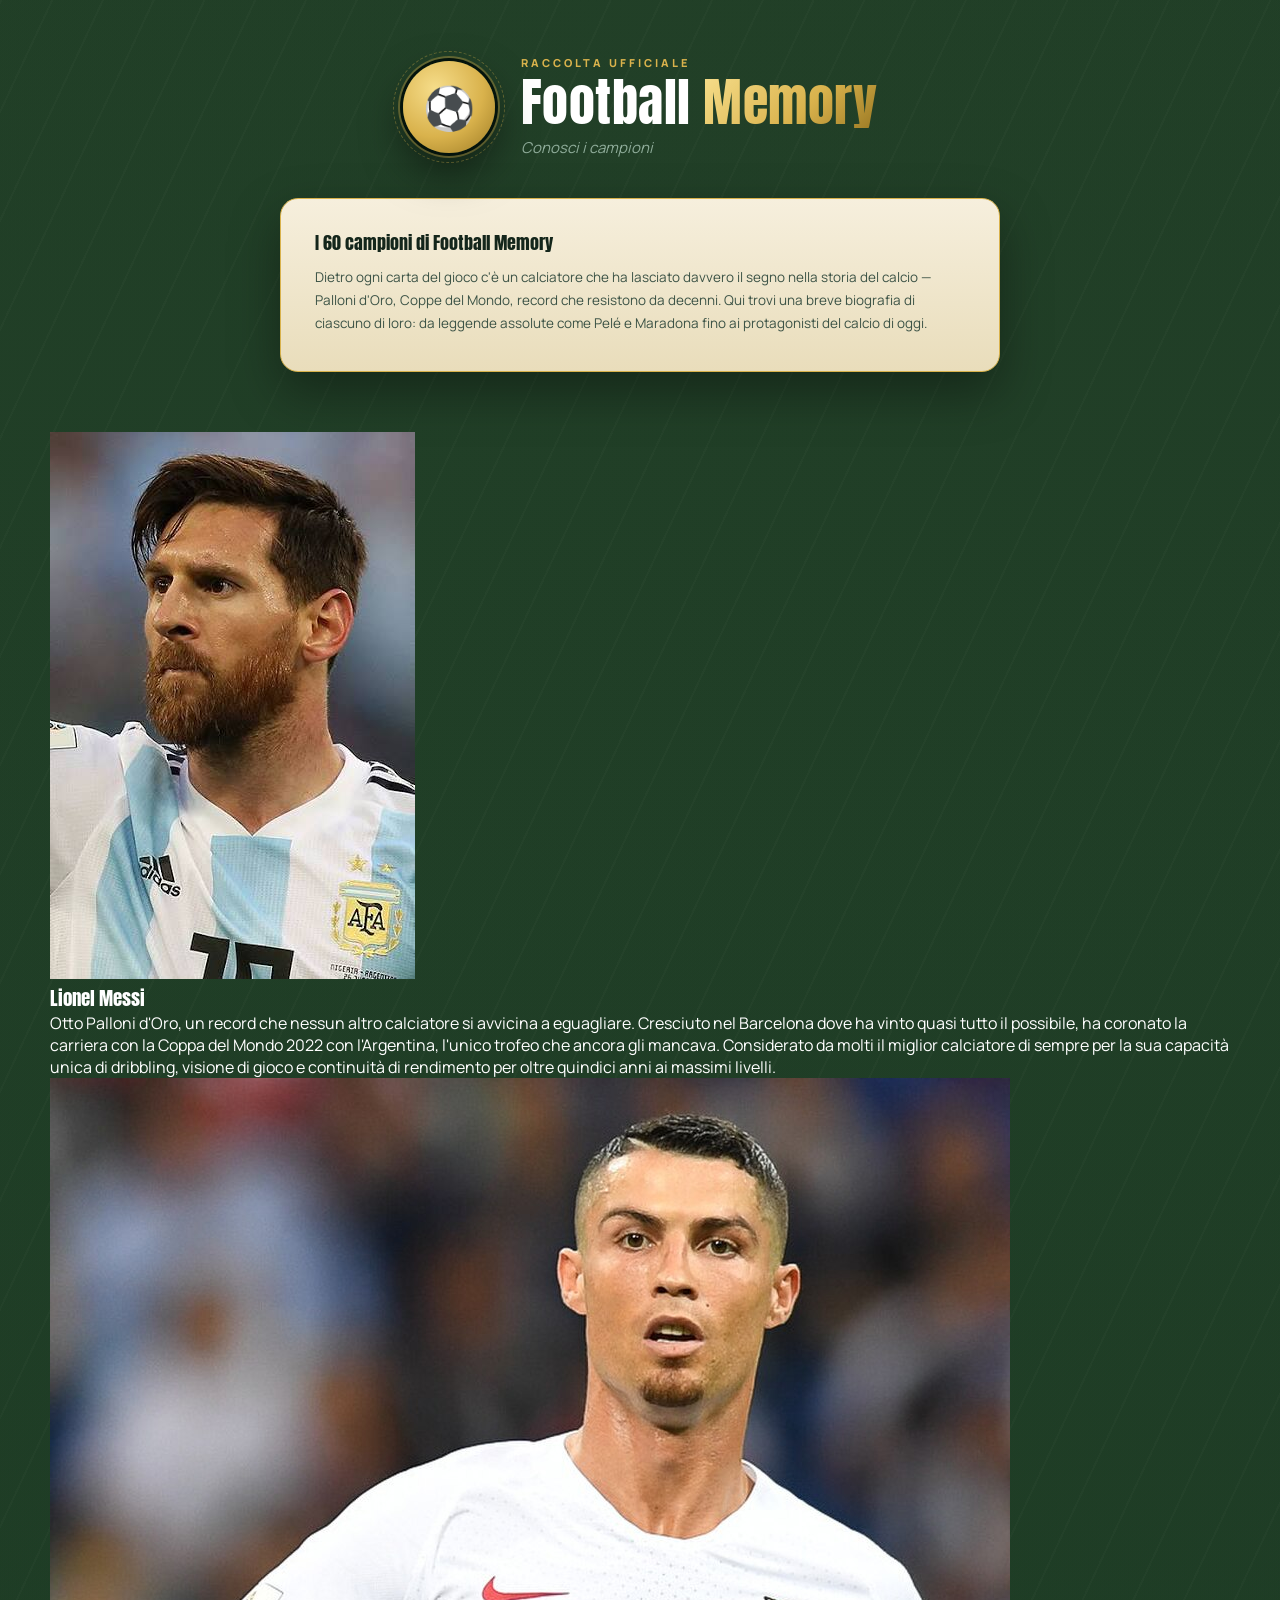
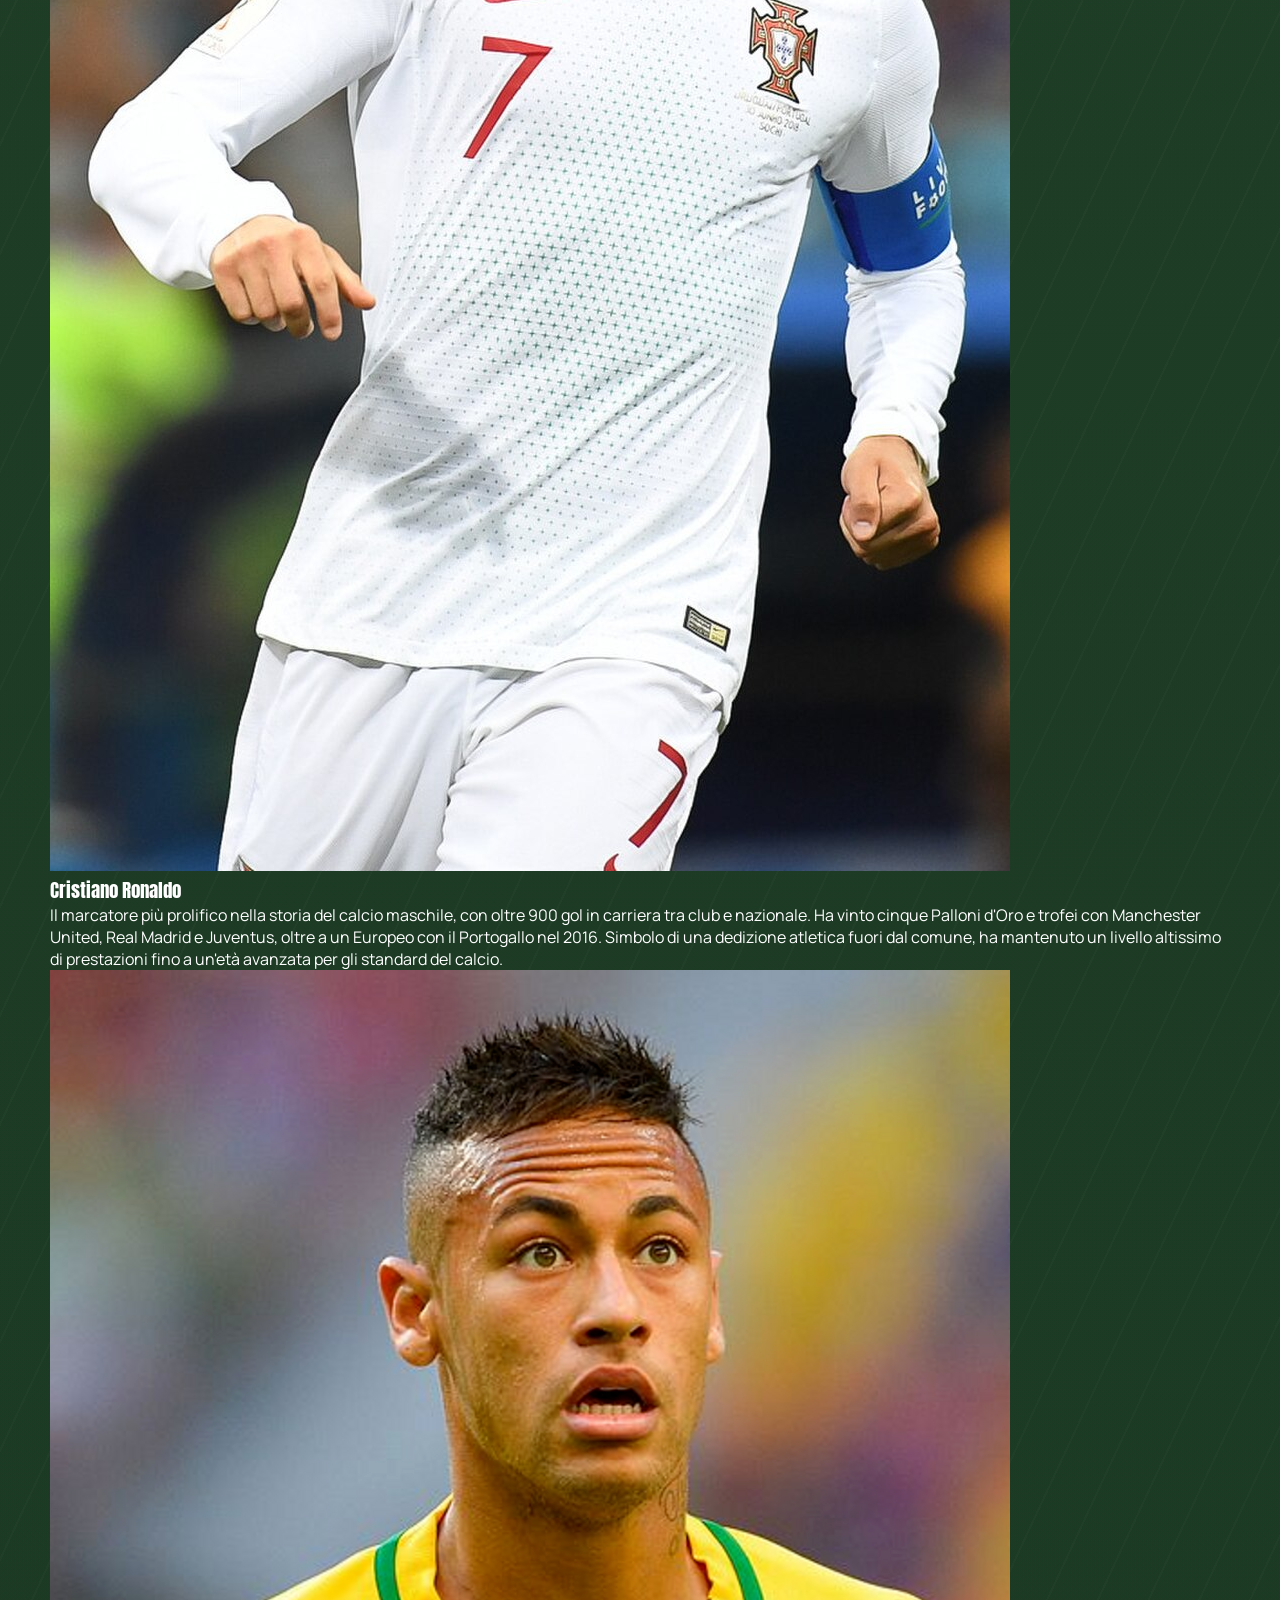
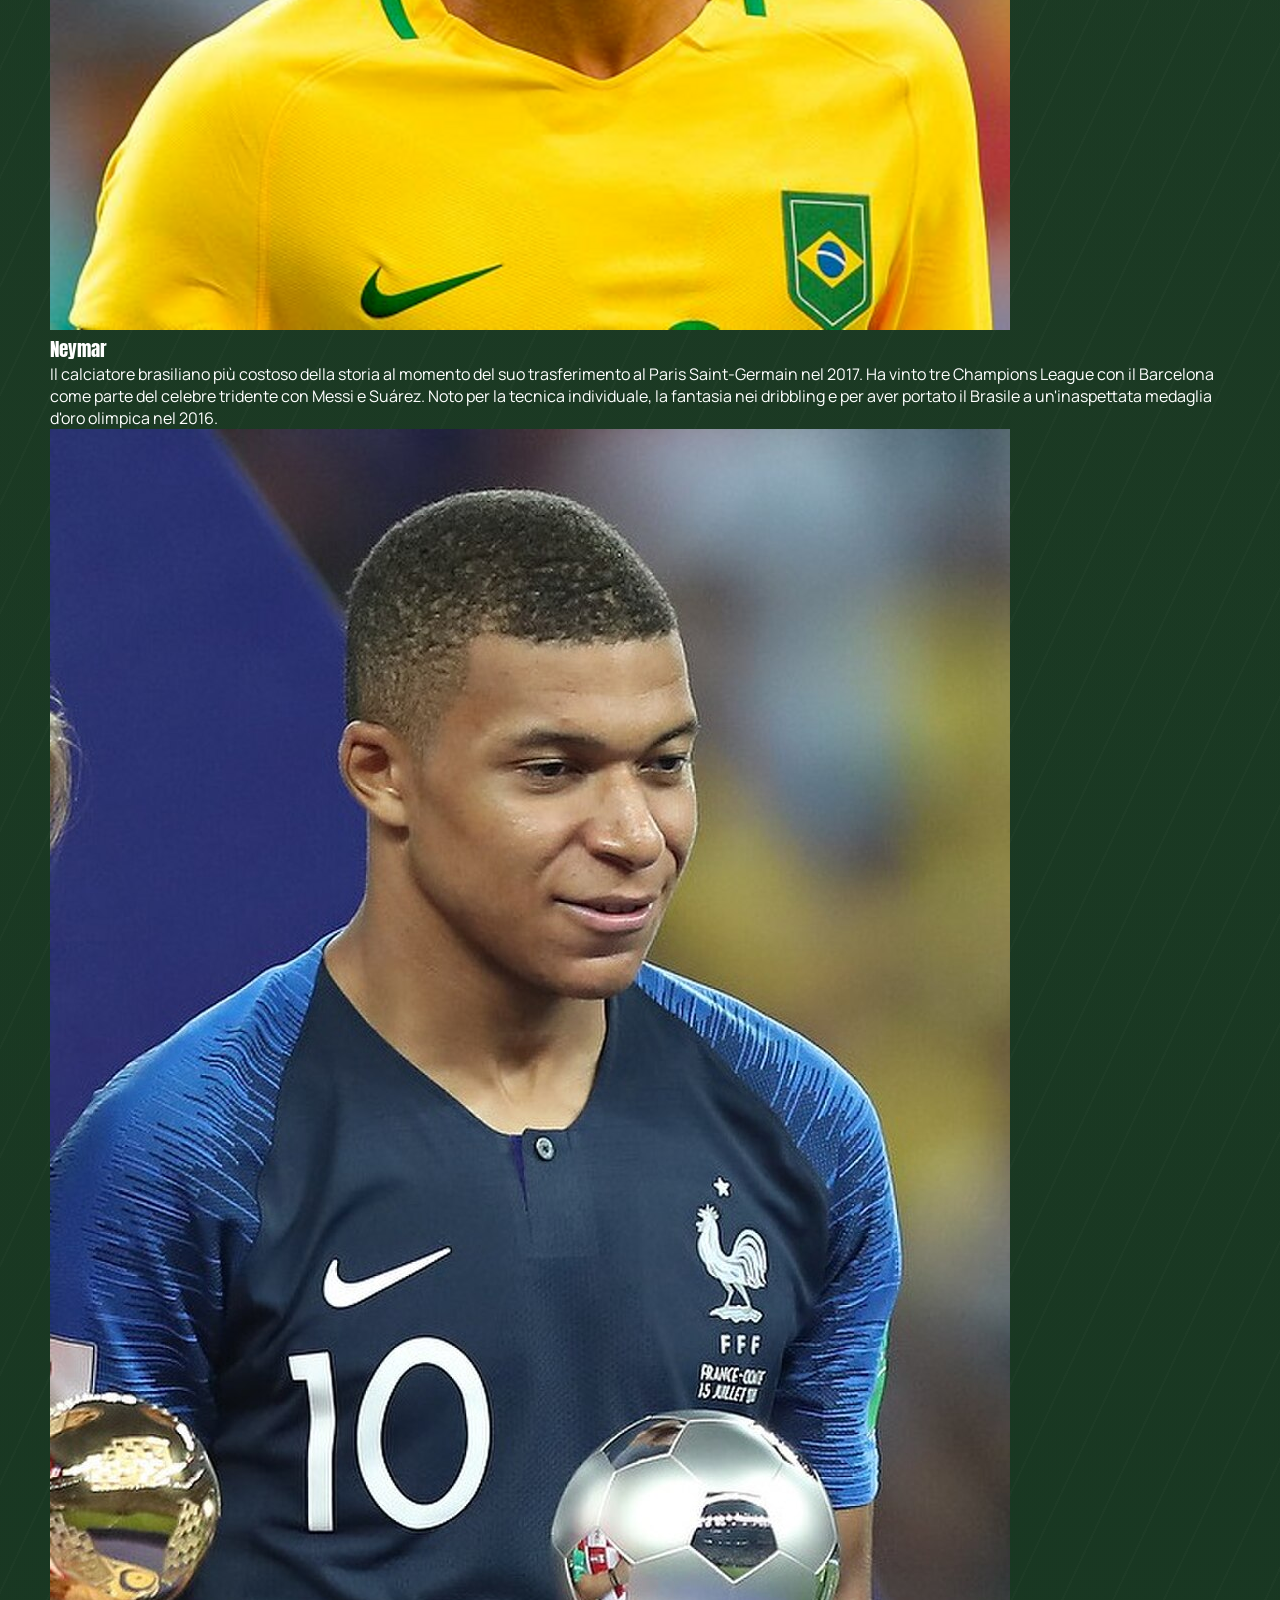
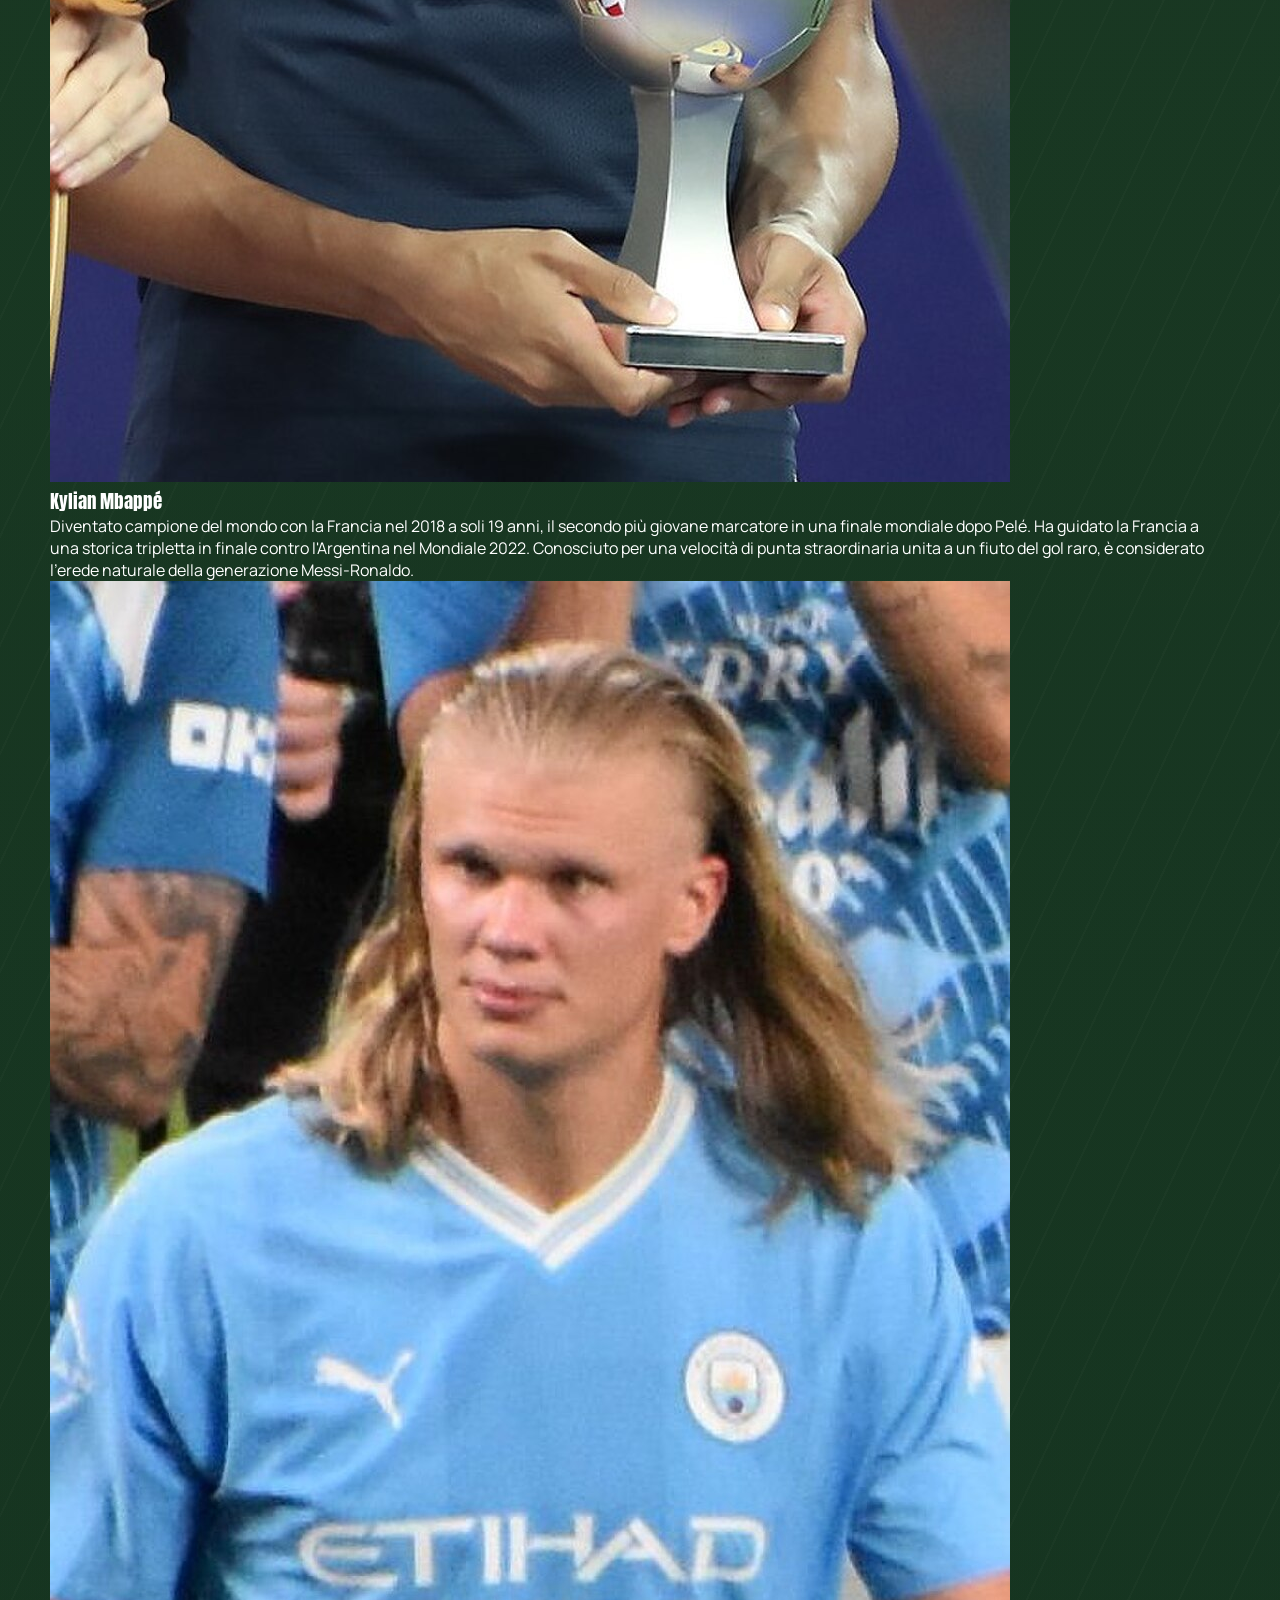
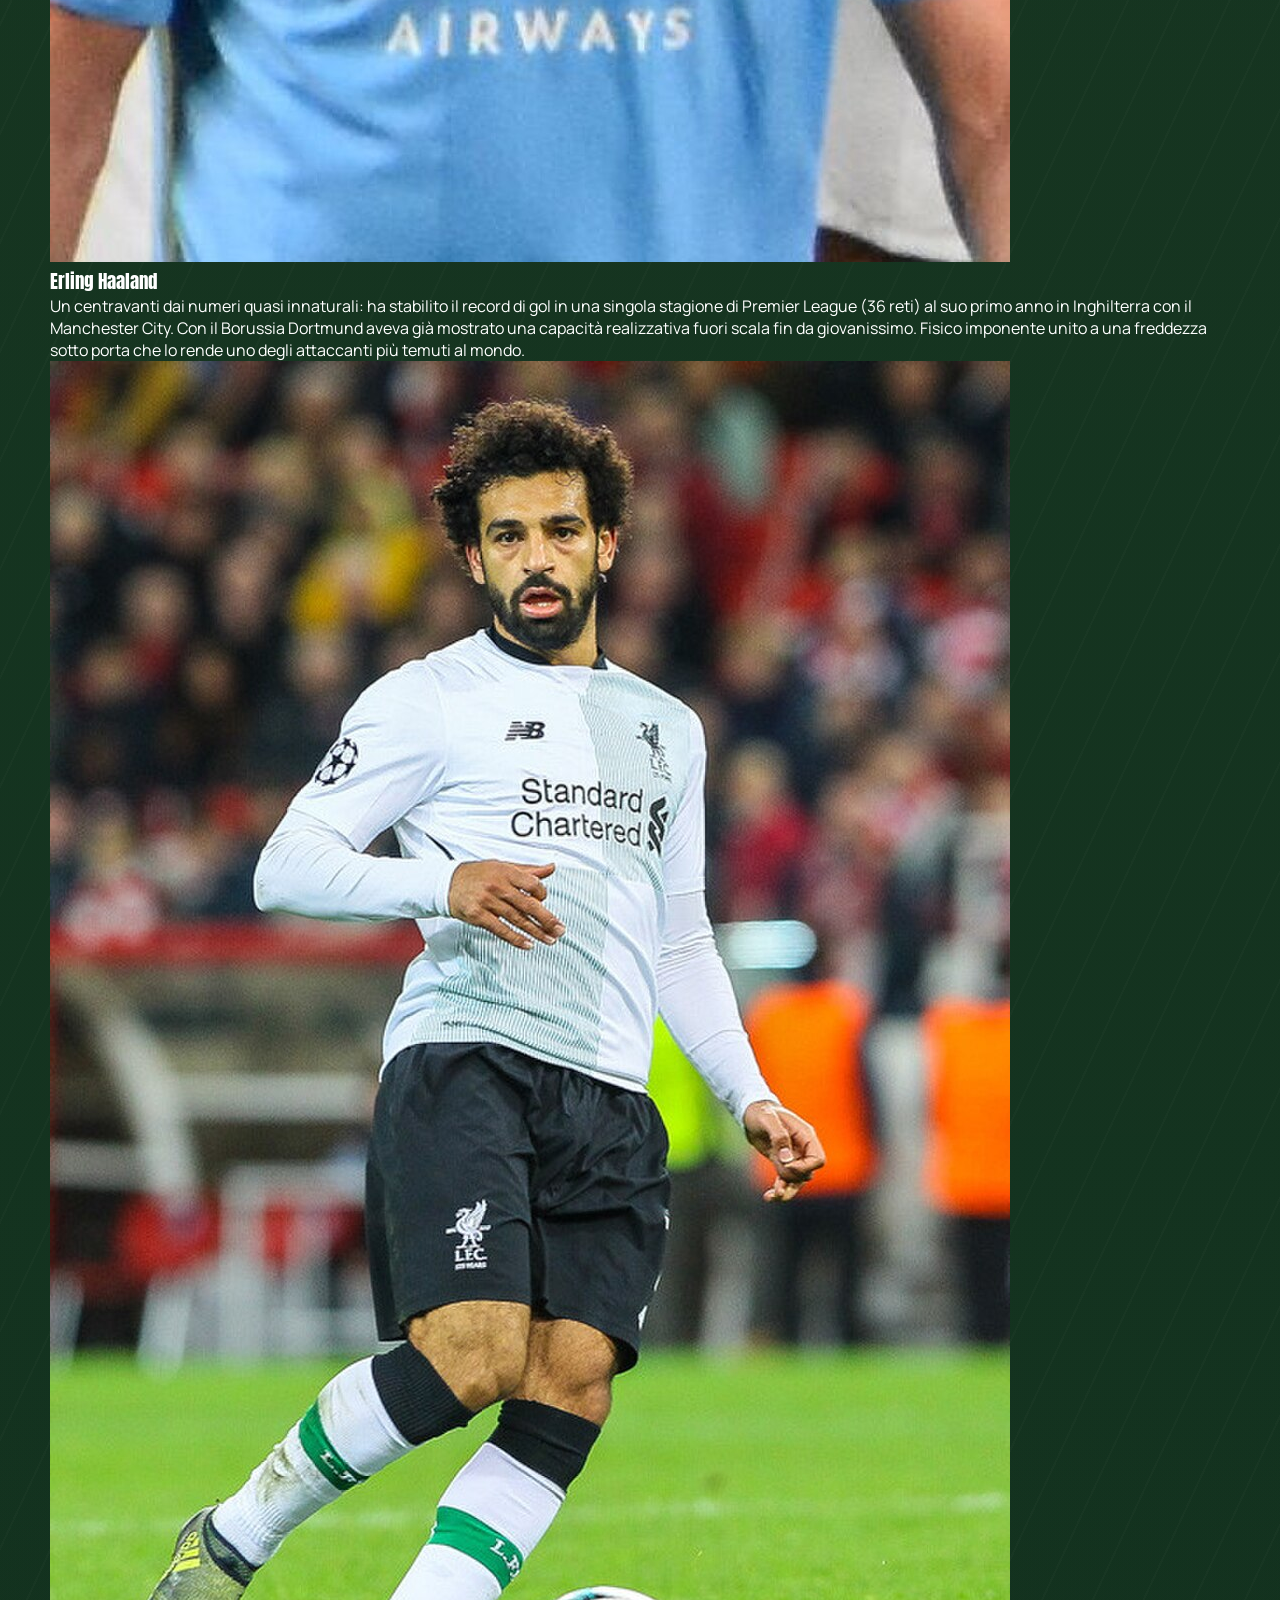
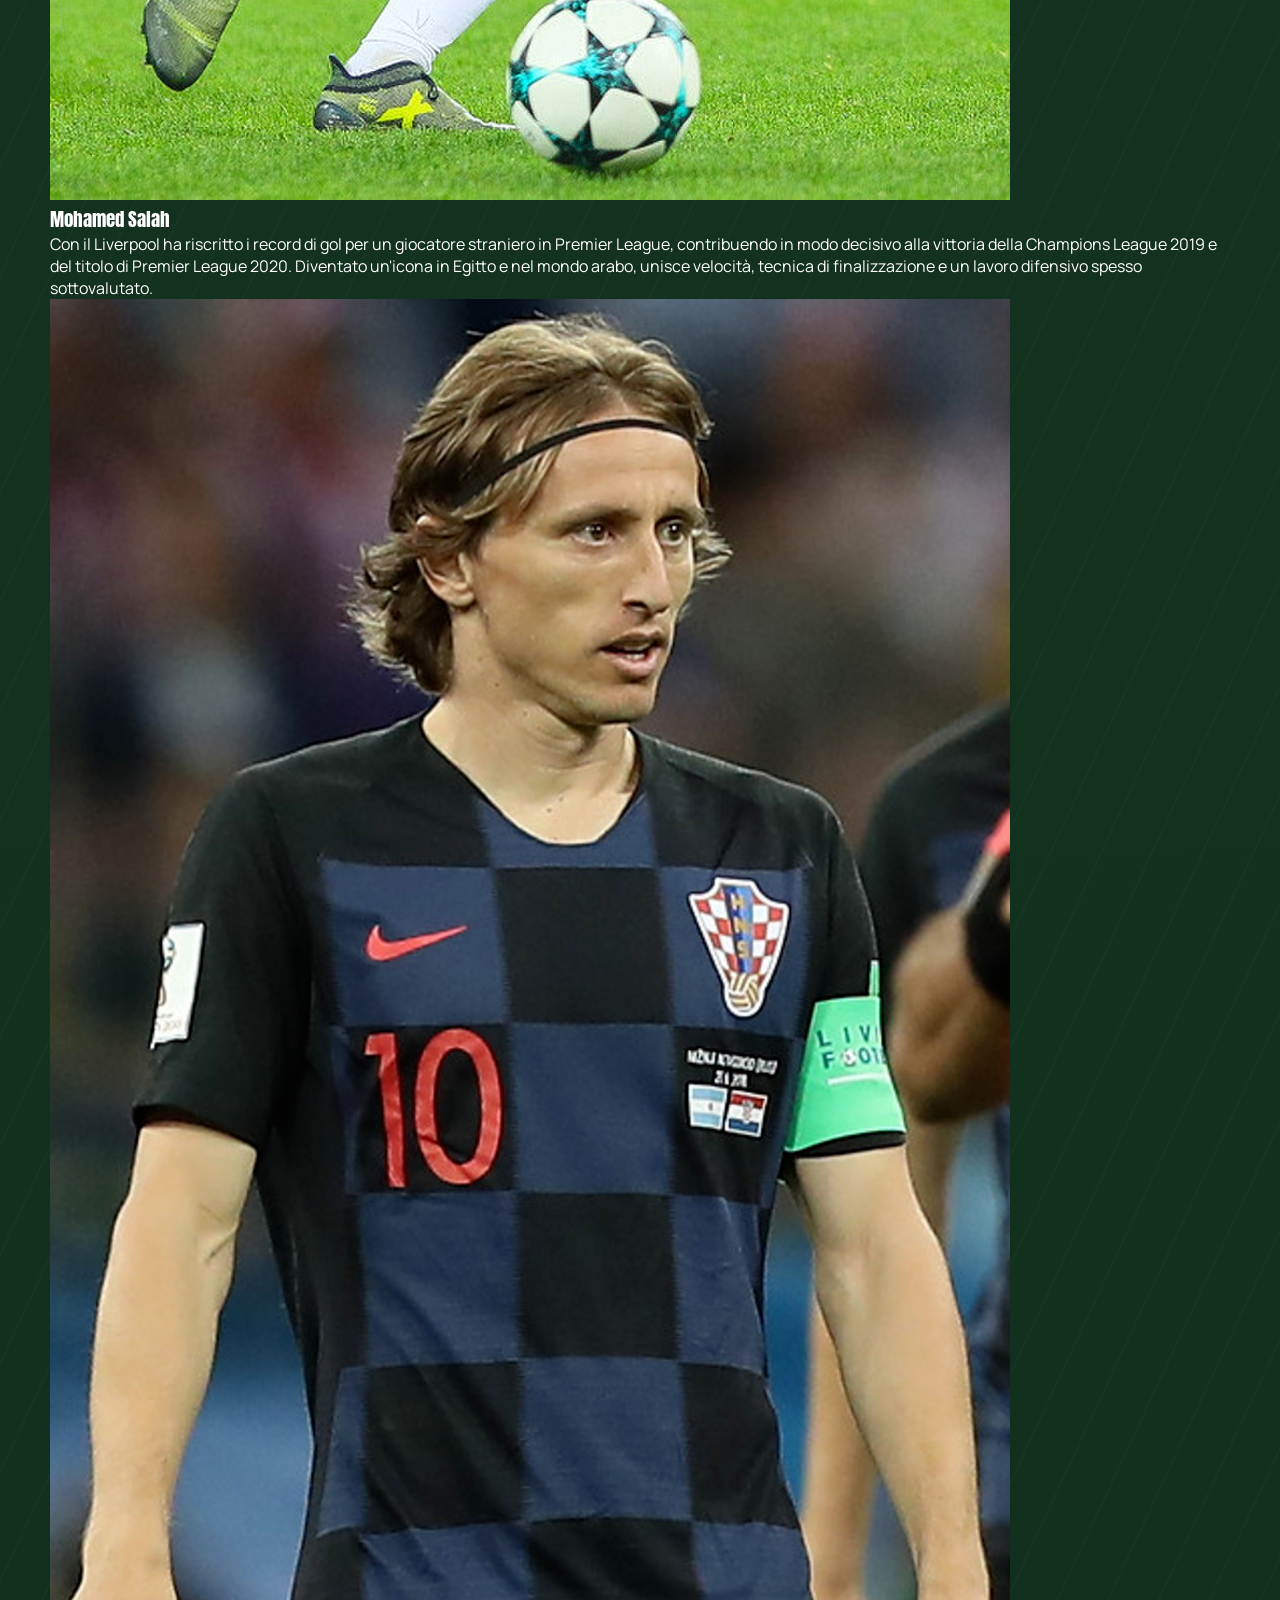
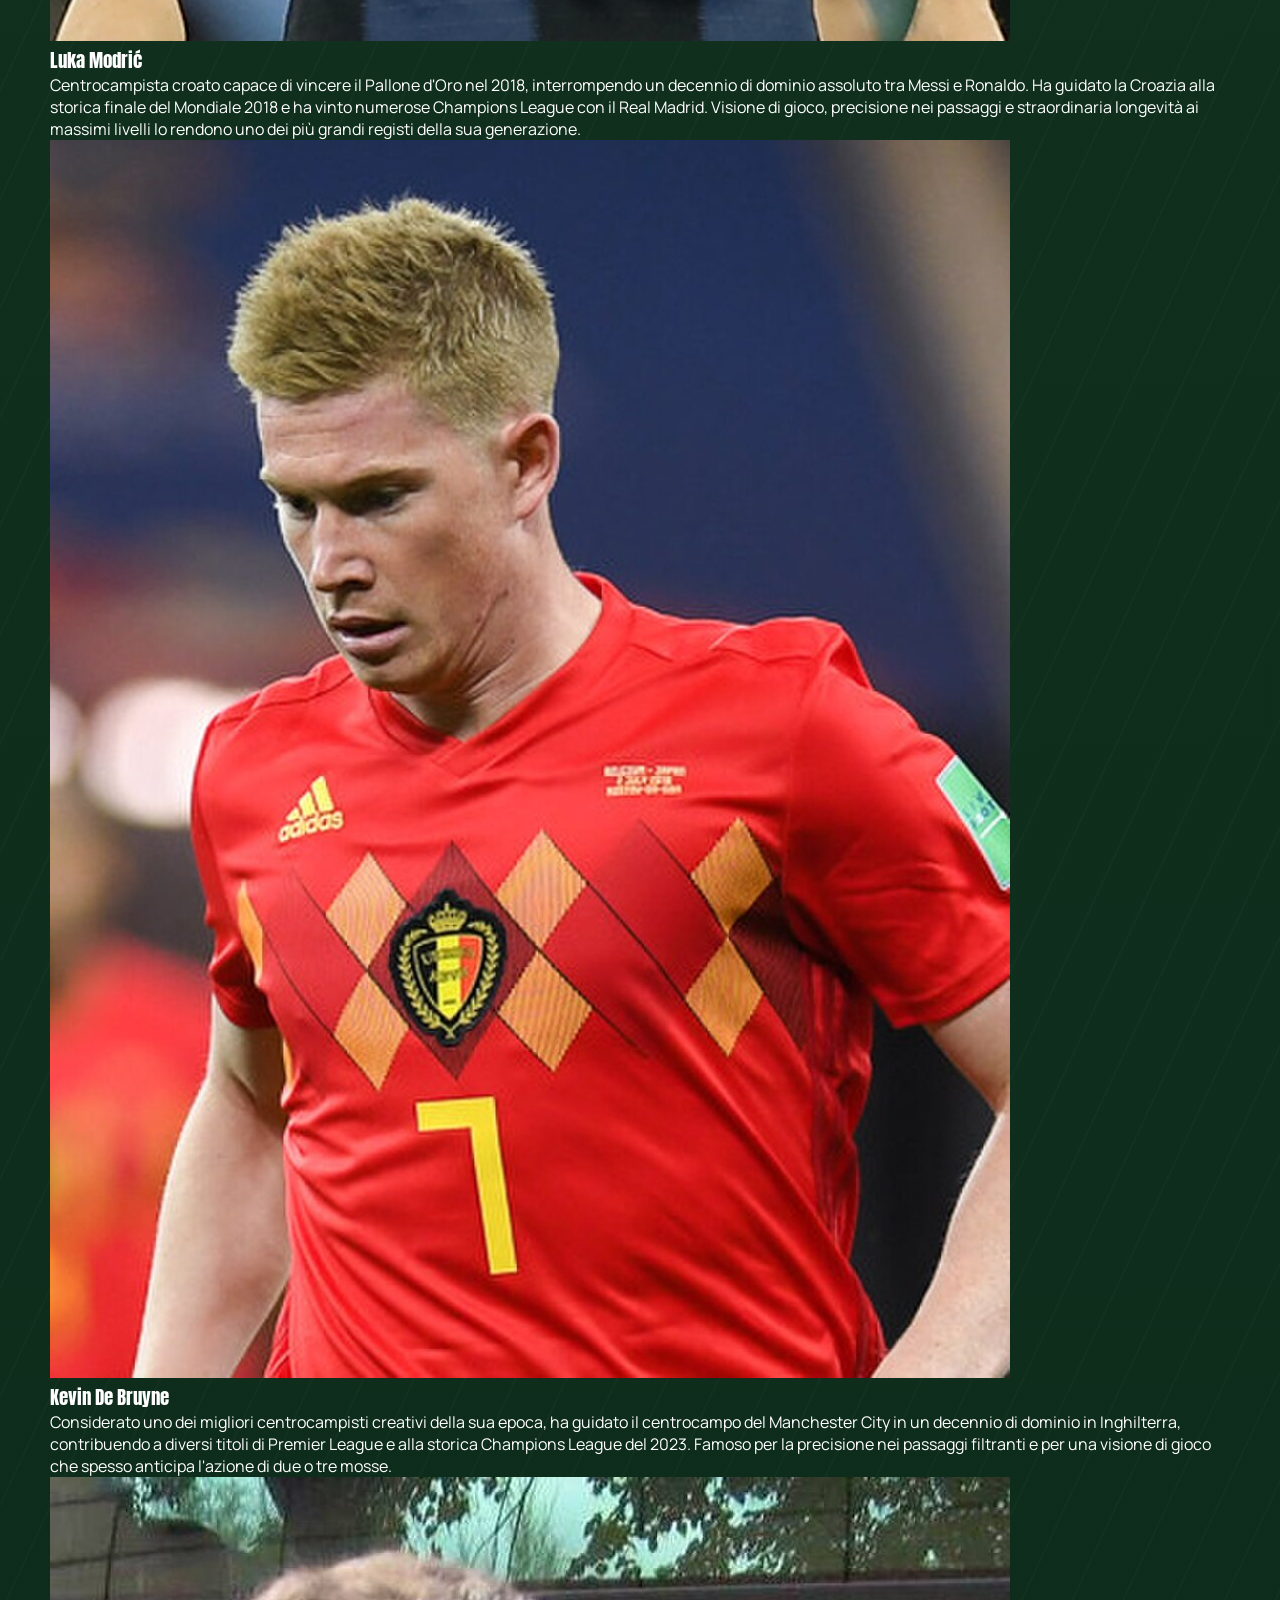
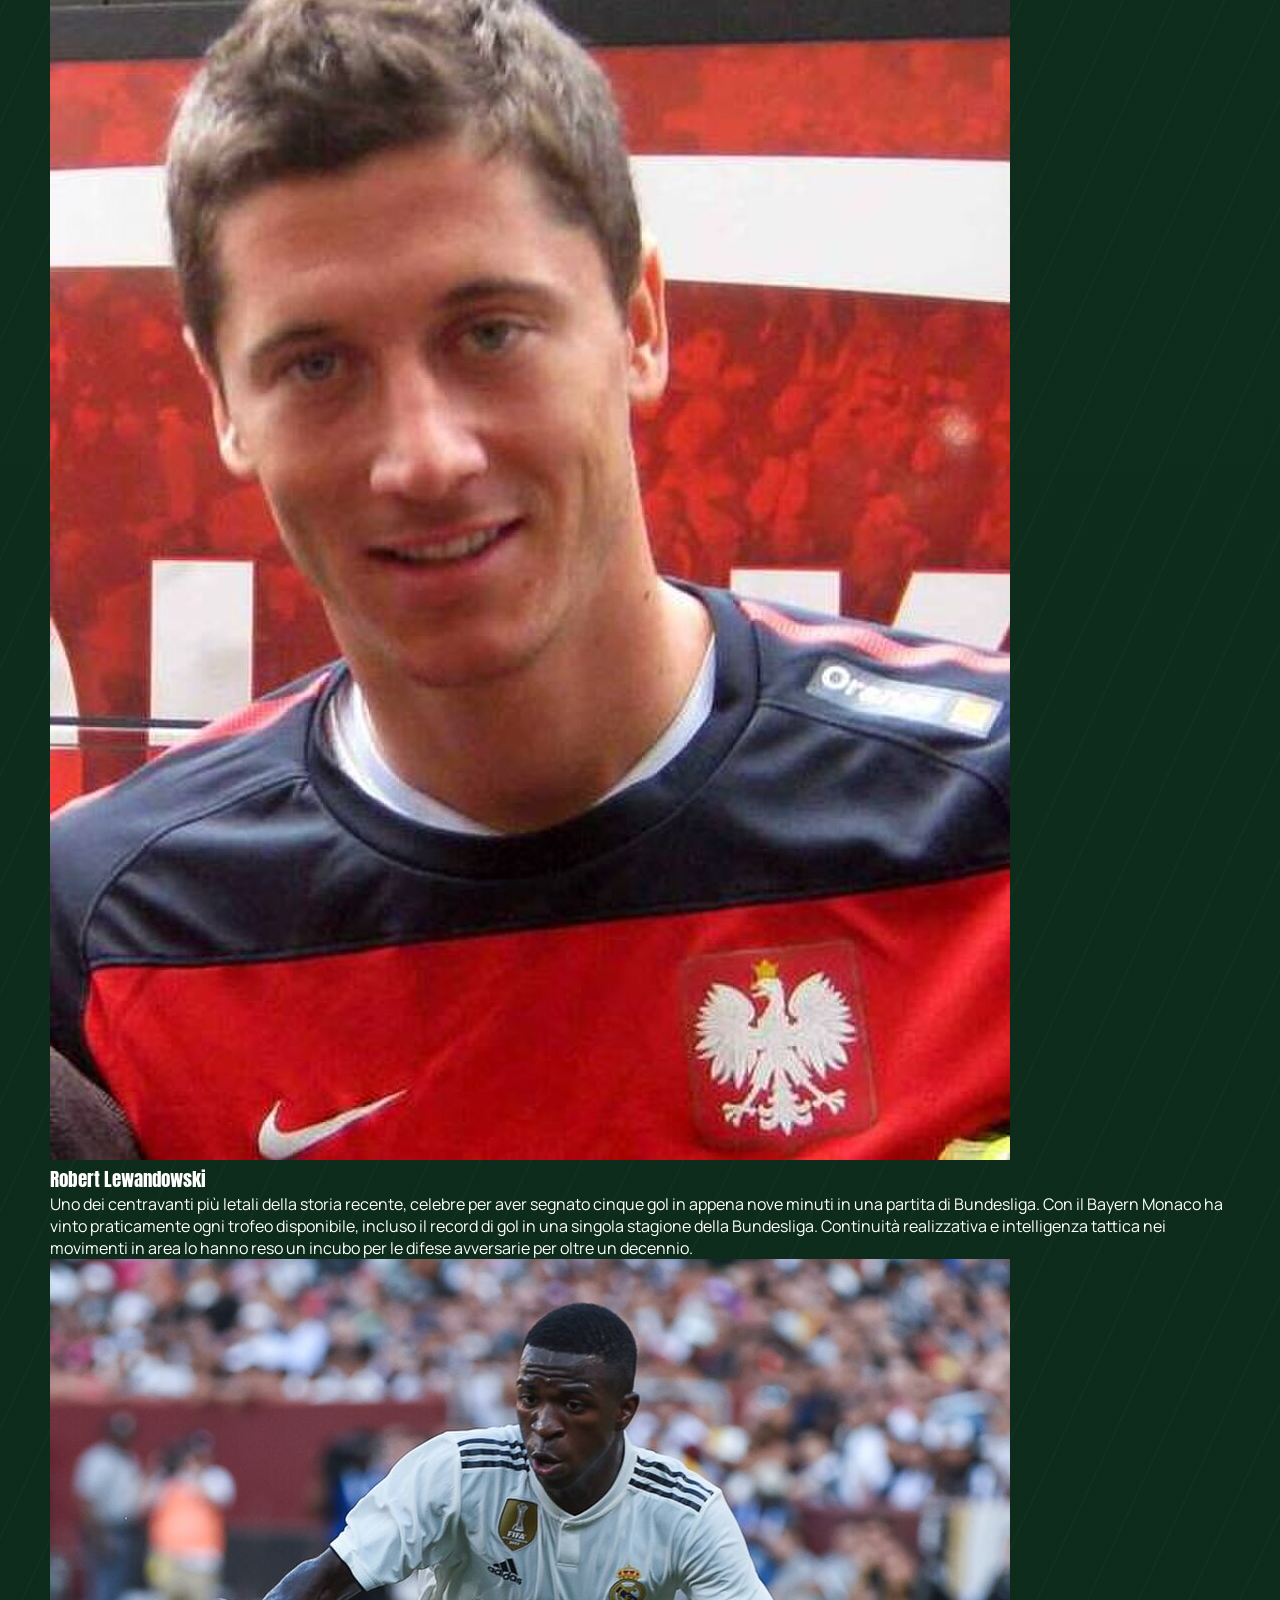
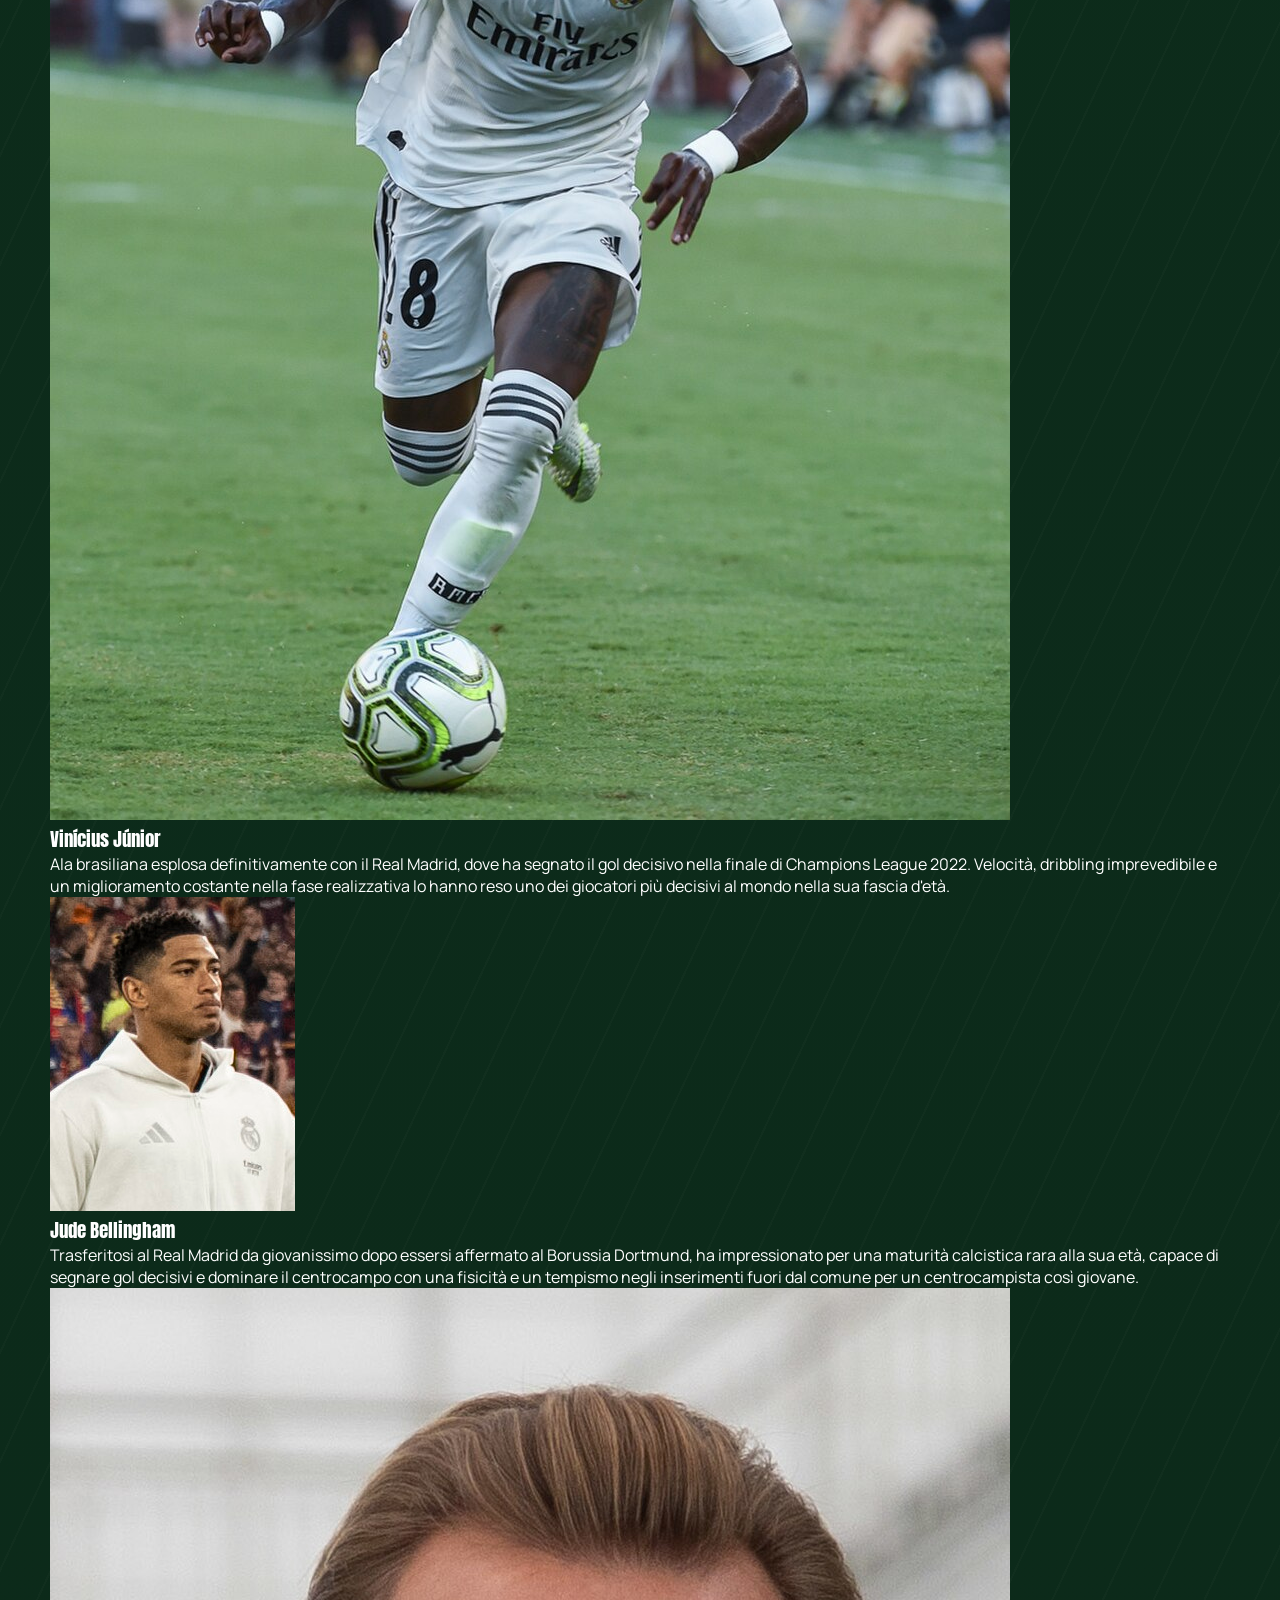
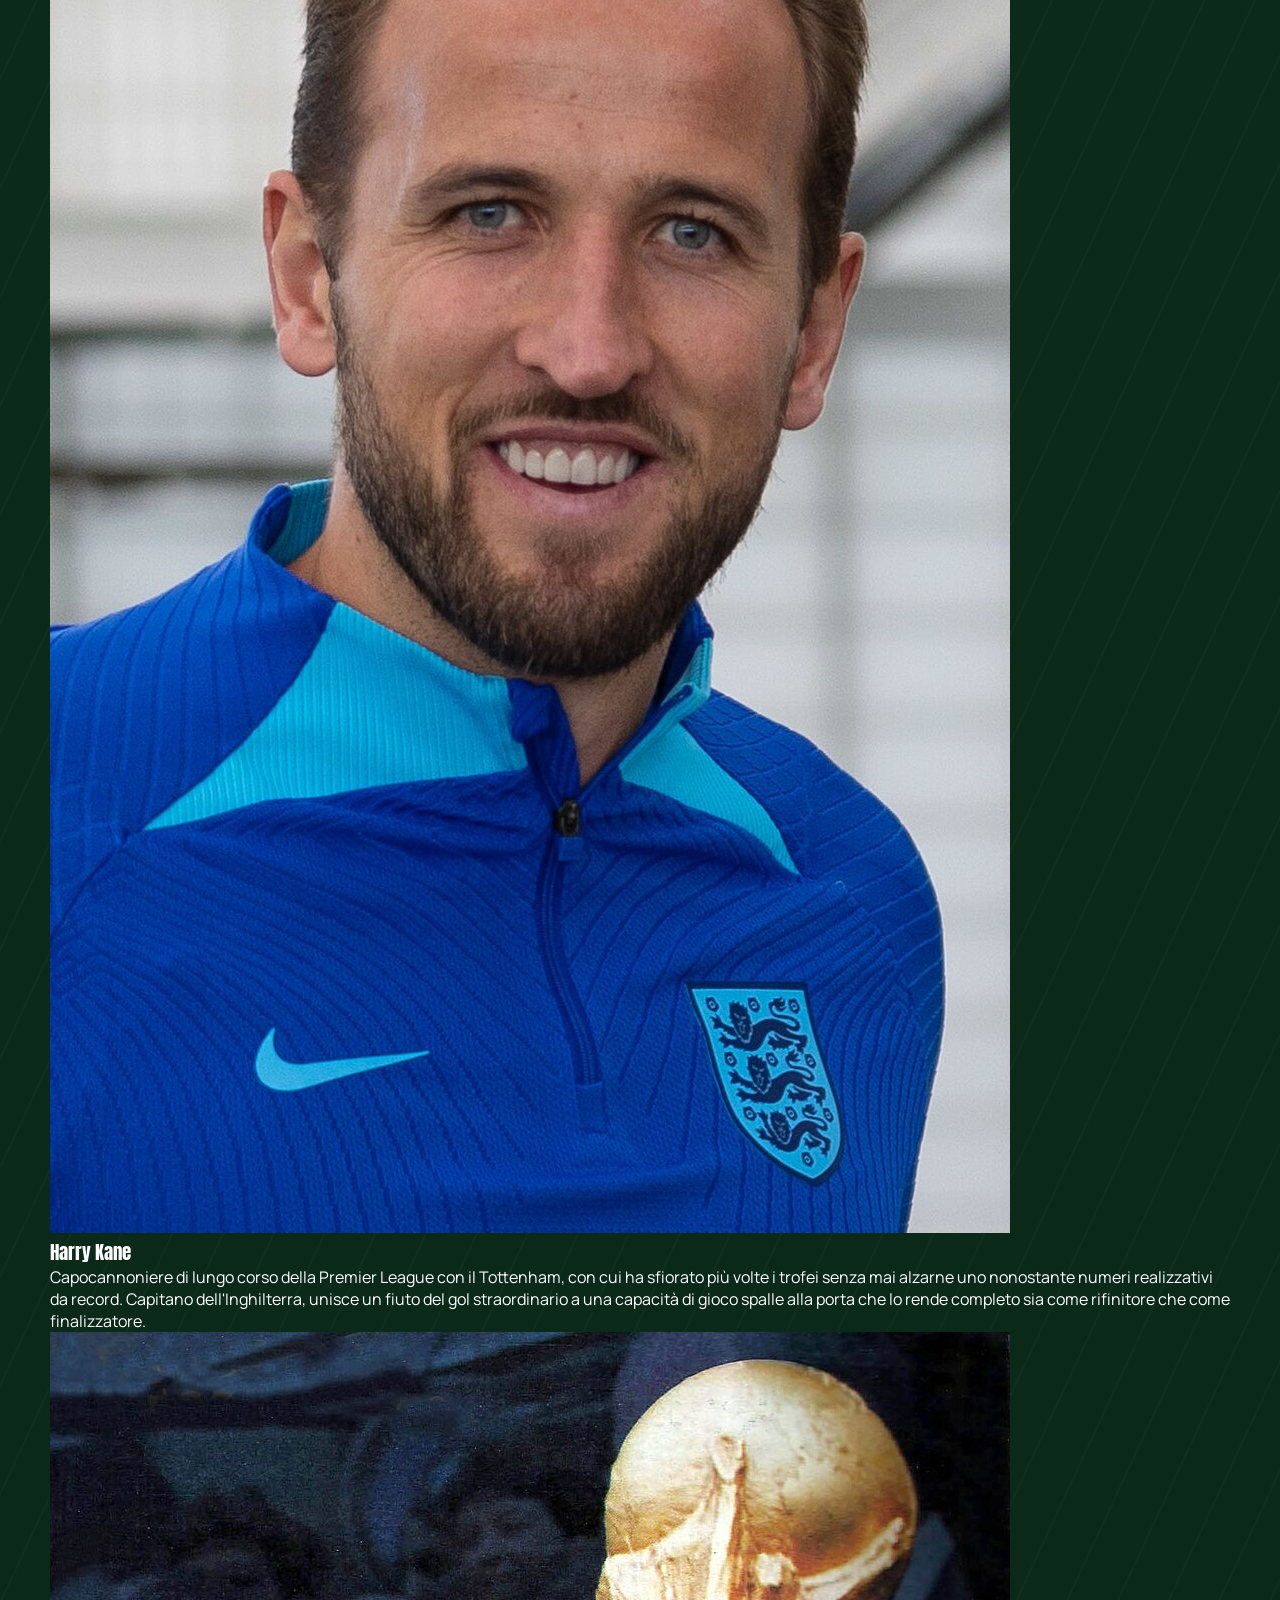
==== campioni.html @ b4d4342a "Add files via upload" ====
<!DOCTYPE html>
<html lang="it">

<head>

    <meta charset="UTF-8">

    <meta
        name="viewport"
        content="width=device-width, initial-scale=1.0"
    >

    <title>I campioni — Football Memory</title>

    <meta
        name="description"
        content="Le biografie dei 60 calciatori leggendari presenti in Football Memory: carriera, trofei e perche' sono considerati grandi campioni."
    >

    <link rel="preconnect" href="https://fonts.googleapis.com">
    <link rel="preconnect" href="https://fonts.gstatic.com" crossorigin>
    <link
        href="https://fonts.googleapis.com/css2?family=Anton&family=Manrope:wght@500;700;800&display=swap"
        rel="stylesheet"
    >

    <link
        rel="stylesheet"
        href="style.css"
    >

</head>


<body>


<main id="home">

    <section class="home-container">


        <div class="game-logo">

            <div class="logo-ball">
                ⚽
            </div>

            <div>

                <span class="eyebrow">
                    Raccolta ufficiale
                </span>

                <h1>
                    Football
                    <span>Memory</span>
                </h1>

                <p>
                    Conosci i campioni
                </p>

            </div>

        </div>


        <div class="legal-page content-page champions-intro">

            <h2>I 60 campioni di Football Memory</h2>

            <p>
                Dietro ogni carta del gioco c'è un calciatore che ha
                lasciato davvero il segno nella storia del calcio —
                Palloni d'Oro, Coppe del Mondo, record che resistono da
                decenni. Qui trovi una breve biografia di ciascuno di
                loro: da leggende assolute come Pelé e Maradona fino ai
                protagonisti del calcio di oggi.
            </p>

        </div>


        <div class="champions-grid">

            <div class="champion-card">

                <div class="champion-photo">
                    <img src="img/messi.jpg" alt="Lionel Messi" loading="lazy">
                </div>

                <h3>Lionel Messi</h3>

                <p>Otto Palloni d'Oro, un record che nessun altro calciatore si avvicina a eguagliare. Cresciuto nel Barcelona dove ha vinto quasi tutto il possibile, ha coronato la carriera con la Coppa del Mondo 2022 con l'Argentina, l'unico trofeo che ancora gli mancava. Considerato da molti il miglior calciatore di sempre per la sua capacità unica di dribbling, visione di gioco e continuità di rendimento per oltre quindici anni ai massimi livelli.</p>

            </div>


            <div class="champion-card">

                <div class="champion-photo">
                    <img src="img/ronaldo.jpg" alt="Cristiano Ronaldo" loading="lazy">
                </div>

                <h3>Cristiano Ronaldo</h3>

                <p>Il marcatore più prolifico nella storia del calcio maschile, con oltre 900 gol in carriera tra club e nazionale. Ha vinto cinque Palloni d'Oro e trofei con Manchester United, Real Madrid e Juventus, oltre a un Europeo con il Portogallo nel 2016. Simbolo di una dedizione atletica fuori dal comune, ha mantenuto un livello altissimo di prestazioni fino a un'età avanzata per gli standard del calcio.</p>

            </div>


            <div class="champion-card">

                <div class="champion-photo">
                    <img src="img/neymar.jpg" alt="Neymar" loading="lazy">
                </div>

                <h3>Neymar</h3>

                <p>Il calciatore brasiliano più costoso della storia al momento del suo trasferimento al Paris Saint-Germain nel 2017. Ha vinto tre Champions League con il Barcelona come parte del celebre tridente con Messi e Suárez. Noto per la tecnica individuale, la fantasia nei dribbling e per aver portato il Brasile a un'inaspettata medaglia d'oro olimpica nel 2016.</p>

            </div>


            <div class="champion-card">

                <div class="champion-photo">
                    <img src="img/mbappe.jpg" alt="Kylian Mbappé" loading="lazy">
                </div>

                <h3>Kylian Mbappé</h3>

                <p>Diventato campione del mondo con la Francia nel 2018 a soli 19 anni, il secondo più giovane marcatore in una finale mondiale dopo Pelé. Ha guidato la Francia a una storica tripletta in finale contro l'Argentina nel Mondiale 2022. Conosciuto per una velocità di punta straordinaria unita a un fiuto del gol raro, è considerato l'erede naturale della generazione Messi-Ronaldo.</p>

            </div>


            <div class="champion-card">

                <div class="champion-photo">
                    <img src="img/haaland.jpg" alt="Erling Haaland" loading="lazy">
                </div>

                <h3>Erling Haaland</h3>

                <p>Un centravanti dai numeri quasi innaturali: ha stabilito il record di gol in una singola stagione di Premier League (36 reti) al suo primo anno in Inghilterra con il Manchester City. Con il Borussia Dortmund aveva già mostrato una capacità realizzativa fuori scala fin da giovanissimo. Fisico imponente unito a una freddezza sotto porta che lo rende uno degli attaccanti più temuti al mondo.</p>

            </div>


            <div class="champion-card">

                <div class="champion-photo">
                    <img src="img/salah.jpg" alt="Mohamed Salah" loading="lazy">
                </div>

                <h3>Mohamed Salah</h3>

                <p>Con il Liverpool ha riscritto i record di gol per un giocatore straniero in Premier League, contribuendo in modo decisivo alla vittoria della Champions League 2019 e del titolo di Premier League 2020. Diventato un'icona in Egitto e nel mondo arabo, unisce velocità, tecnica di finalizzazione e un lavoro difensivo spesso sottovalutato.</p>

            </div>


            <div class="champion-card">

                <div class="champion-photo">
                    <img src="img/modric.jpg" alt="Luka Modrić" loading="lazy">
                </div>

                <h3>Luka Modrić</h3>

                <p>Centrocampista croato capace di vincere il Pallone d'Oro nel 2018, interrompendo un decennio di dominio assoluto tra Messi e Ronaldo. Ha guidato la Croazia alla storica finale del Mondiale 2018 e ha vinto numerose Champions League con il Real Madrid. Visione di gioco, precisione nei passaggi e straordinaria longevità ai massimi livelli lo rendono uno dei più grandi registi della sua generazione.</p>

            </div>


            <div class="champion-card">

                <div class="champion-photo">
                    <img src="img/debruyne.jpg" alt="Kevin De Bruyne" loading="lazy">
                </div>

                <h3>Kevin De Bruyne</h3>

                <p>Considerato uno dei migliori centrocampisti creativi della sua epoca, ha guidato il centrocampo del Manchester City in un decennio di dominio in Inghilterra, contribuendo a diversi titoli di Premier League e alla storica Champions League del 2023. Famoso per la precisione nei passaggi filtranti e per una visione di gioco che spesso anticipa l'azione di due o tre mosse.</p>

            </div>


            <div class="champion-card">

                <div class="champion-photo">
                    <img src="img/lewandowski.jpg" alt="Robert Lewandowski" loading="lazy">
                </div>

                <h3>Robert Lewandowski</h3>

                <p>Uno dei centravanti più letali della storia recente, celebre per aver segnato cinque gol in appena nove minuti in una partita di Bundesliga. Con il Bayern Monaco ha vinto praticamente ogni trofeo disponibile, incluso il record di gol in una singola stagione della Bundesliga. Continuità realizzativa e intelligenza tattica nei movimenti in area lo hanno reso un incubo per le difese avversarie per oltre un decennio.</p>

            </div>


            <div class="champion-card">

                <div class="champion-photo">
                    <img src="img/vinicius.jpg" alt="Vinícius Júnior" loading="lazy">
                </div>

                <h3>Vinícius Júnior</h3>

                <p>Ala brasiliana esplosa definitivamente con il Real Madrid, dove ha segnato il gol decisivo nella finale di Champions League 2022. Velocità, dribbling imprevedibile e un miglioramento costante nella fase realizzativa lo hanno reso uno dei giocatori più decisivi al mondo nella sua fascia d'età.</p>

            </div>


            <div class="champion-card">

                <div class="champion-photo">
                    <img src="img/bellingham.jpg" alt="Jude Bellingham" loading="lazy">
                </div>

                <h3>Jude Bellingham</h3>

                <p>Trasferitosi al Real Madrid da giovanissimo dopo essersi affermato al Borussia Dortmund, ha impressionato per una maturità calcistica rara alla sua età, capace di segnare gol decisivi e dominare il centrocampo con una fisicità e un tempismo negli inserimenti fuori dal comune per un centrocampista così giovane.</p>

            </div>


            <div class="champion-card">

                <div class="champion-photo">
                    <img src="img/kane.jpg" alt="Harry Kane" loading="lazy">
                </div>

                <h3>Harry Kane</h3>

                <p>Capocannoniere di lungo corso della Premier League con il Tottenham, con cui ha sfiorato più volte i trofei senza mai alzarne uno nonostante numeri realizzativi da record. Capitano dell'Inghilterra, unisce un fiuto del gol straordinario a una capacità di gioco spalle alla porta che lo rende completo sia come rifinitore che come finalizzatore.</p>

            </div>


            <div class="champion-card">

                <div class="champion-photo">
                    <img src="img/maradona.jpg" alt="Diego Maradona" loading="lazy">
                </div>

                <h3>Diego Maradona</h3>

                <p>Per molti tifosi il più grande calciatore di tutti i tempi, celebre per aver praticamente vinto da solo il Mondiale 1986 con l'Argentina, incluso il leggendario gol contro l'Inghilterra ai quarti di finale. Con il Napoli ha conquistato due storici scudetti, trasformando per sempre il rapporto tra la città e il calcio. Genio assoluto del pallone e figura controversa fuori dal campo.</p>

            </div>


            <div class="champion-card">

                <div class="champion-photo">
                    <img src="img/dimaria.jpg" alt="Ángel Di María" loading="lazy">
                </div>

                <h3>Ángel Di María</h3>

                <p>Ala argentina nota per la capacità di risolvere le partite più importanti: ha segnato il gol decisivo nella finale di Champions League 2014 con il Real Madrid e quello nella finale della Coppa America 2021, oltre a essere stato protagonista nella finale del Mondiale 2022 vinto dall'Argentina. Cross precisi e un sinistro educato lo hanno reso un'arma preziosa in ogni squadra in cui ha giocato.</p>

            </div>


            <div class="champion-card">

                <div class="champion-photo">
                    <img src="img/aguero.jpg" alt="Sergio Agüero" loading="lazy">
                </div>

                <h3>Sergio Agüero</h3>

                <p>Autore di uno dei gol più iconici della storia della Premier League, quello segnato all'ultimo respiro contro il Queens Park Rangers nel 2012 che regalò al Manchester City il primo titolo inglese dopo 44 anni. È il miglior marcatore straniero nella storia della Premier League. Un fiuto del gol e una freddezza sotto porta che lo hanno reso uno dei centravanti più prolifici della sua generazione.</p>

            </div>


            <div class="champion-card">

                <div class="champion-photo">
                    <img src="img/lautaro.jpg" alt="Lautaro Martínez" loading="lazy">
                </div>

                <h3>Lautaro Martínez</h3>

                <p>Capitano dell'Inter e punto di riferimento offensivo dell'Argentina campione del mondo nel 2022. Capocannoniere della Serie A, unisce un lavoro instancabile per la squadra a un istinto realizzativo che lo ha reso uno degli attaccanti più continui in Europa negli ultimi anni.</p>

            </div>


            <div class="champion-card">

                <div class="champion-photo">
                    <img src="img/alvarez.jpg" alt="Julián Álvarez" loading="lazy">
                </div>

                <h3>Julián Álvarez</h3>

                <p>Attaccante argentino cresciuto nel River Plate, ha vinto il Mondiale 2022 con l'Argentina da giovanissimo e si è affermato in Europa prima con il Manchester City, con cui ha vinto la Champions League, dimostrando versatilità nel giocare sia come centravanti che come seconda punta.</p>

            </div>


            <div class="champion-card">

                <div class="champion-photo">
                    <img src="img/figo.jpg" alt="Luís Figo" loading="lazy">
                </div>

                <h3>Luís Figo</h3>

                <p>Uno dei più grandi esterni offensivi della storia del calcio portoghese, ha vinto il Pallone d'Oro nel 2000. Il suo trasferimento dal Barcelona al Real Madrid nel 2000 resta uno dei più controversi e clamorosi della storia del calcio spagnolo, tanto da essere accolto a Barcellona con fischi e oggetti lanciati in campo al suo ritorno.</p>

            </div>


            <div class="champion-card">

                <div class="champion-photo">
                    <img src="img/fernandes.jpg" alt="Bruno Fernandes" loading="lazy">
                </div>

                <h3>Bruno Fernandes</h3>

                <p>Centrocampista portoghese diventato rapidamente il faro creativo del Manchester United dopo il suo arrivo nel 2020, capace di unire assist, gol su punizione e rigori a una leadership riconosciuta al punto da diventarne capitano.</p>

            </div>


            <div class="champion-card">

                <div class="champion-photo">
                    <img src="img/silva.jpg" alt="Bernardo Silva" loading="lazy">
                </div>

                <h3>Bernardo Silva</h3>

                <p>Centrocampista portoghese di grande tecnica ed equilibrio, pilastro del Manchester City nell'era del dominio in Premier League e in Champions League. Capace di giocare in più posizioni con la stessa efficacia, è apprezzato per l'intelligenza tattica e la capacità di collegare i reparti.</p>

            </div>


            <div class="champion-card">

                <div class="champion-photo">
                    <img src="img/felix.jpg" alt="João Félix" loading="lazy">
                </div>

                <h3>João Félix</h3>

                <p>Attaccante portoghese esploso giovanissimo nel Benfica prima di trasferirsi per una cifra record all'Atlético Madrid. Tecnica raffinata e capacità di giocare tra le linee lo hanno reso uno dei prospetti più talentuosi della sua generazione, seppur con un percorso di carriera altalenante tra diversi club.</p>

            </div>


            <div class="champion-card">

                <div class="champion-photo">
                    <img src="img/pele.jpg" alt="Pelé" loading="lazy">
                </div>

                <h3>Pelé</h3>

                <p>Unico calciatore ad aver vinto tre Coppe del Mondo (1958, 1962, 1970) con il Brasile. Considerato per decenni il più grande calciatore di tutti i tempi, ha segnato oltre mille gol in carriera secondo i conteggi ufficiali del club Santos. Il suo nome è diventato sinonimo stesso di genio calcistico in tutto il mondo.</p>

            </div>


            <div class="champion-card">

                <div class="champion-photo">
                    <img src="img/ronaldonazario.jpg" alt="Ronaldo Nazário" loading="lazy">
                </div>

                <h3>Ronaldo Nazário</h3>

                <p>Conosciuto semplicemente come 'il Fenomeno', è stato uno degli attaccanti più devastanti nella storia del calcio prima di una serie di gravi infortuni al ginocchio che ne hanno condizionato la carriera. Ha vinto due Coppe del Mondo con il Brasile (1994 da riserva, 2002 da protagonista assoluto con otto gol) e due Palloni d'Oro.</p>

            </div>


            <div class="champion-card">

                <div class="champion-photo">
                    <img src="img/ronaldinho.jpg" alt="Ronaldinho" loading="lazy">
                </div>

                <h3>Ronaldinho</h3>

                <p>Simbolo del calcio spettacolo e della fantasia sudamericana, ha vinto il Pallone d'Oro nel 2005 e la Champions League con il Barcelona nel 2006. Il suo sorriso in campo e i tocchi di prima impossibili lo hanno reso amato dai tifosi di ogni squadra, non solo dai suoi.</p>

            </div>


            <div class="champion-card">

                <div class="champion-photo">
                    <img src="img/kaka.jpg" alt="Kaká" loading="lazy">
                </div>

                <h3>Kaká</h3>

                <p>Vincitore del Pallone d'Oro nel 2007, anno in cui trascinò il Milan alla vittoria della Champions League segnando gol decisivi in tutta la competizione. Tecnica pulita, corsa elegante e un tiro potente lo hanno reso uno dei trequartisti più completi della sua epoca.</p>

            </div>


            <div class="champion-card">

                <div class="champion-photo">
                    <img src="img/rodrygo.jpg" alt="Rodrygo" loading="lazy">
                </div>

                <h3>Rodrygo</h3>

                <p>Attaccante brasiliano cresciuto nelle giovanili del Santos, lo stesso club di Pelé, prima di affermarsi al Real Madrid. Capace di segnare gol pesanti nei momenti decisivi delle competizioni europee, unisce velocità e freddezza sotto porta a un'ottima tecnica di base.</p>

            </div>


            <div class="champion-card">

                <div class="champion-photo">
                    <img src="img/adriano.jpg" alt="Adriano" loading="lazy">
                </div>

                <h3>Adriano</h3>

                <p>Centravanti brasiliano soprannominato 'l'Imperatore' per la potenza fisica e la forza del tiro. Con l'Inter visse una stagione da protagonista assoluto a metà degli anni 2000, prima che problemi personali ne condizionassero il prosieguo di una carriera che sembrava destinata a raggiungere i vertici assoluti del calcio mondiale.</p>

            </div>


            <div class="champion-card">

                <div class="champion-photo">
                    <img src="img/henry.jpg" alt="Thierry Henry" loading="lazy">
                </div>

                <h3>Thierry Henry</h3>

                <p>Capocannoniere storico dell'Arsenal, ha fatto parte della leggendaria squadra 'Invincibles' che vinse la Premier League 2003-04 senza perdere una partita. Campione del mondo con la Francia nel 1998, unisce velocità, eleganza nel tocco e freddezza sotto porta in una combinazione che lo rende uno dei migliori attaccanti nella storia della Premier League.</p>

            </div>


            <div class="champion-card">

                <div class="champion-photo">
                    <img src="img/griezmann.jpg" alt="Antoine Griezmann" loading="lazy">
                </div>

                <h3>Antoine Griezmann</h3>

                <p>Attaccante francese elemento chiave della nazionale campione del mondo 2018, dove fu tra i migliori in campo nel torneo. Con l'Atlético Madrid ha vinto una Liga e un'Europa League, distinguendosi per la capacità di segnare, servire assist e lavorare instancabilmente per la squadra.</p>

            </div>


            <div class="champion-card">

                <div class="champion-photo">
                    <img src="img/kante.jpg" alt="N'Golo Kanté" loading="lazy">
                </div>

                <h3>N'Golo Kanté</h3>

                <p>Centrocampista francese diventato il simbolo del lavoro difensivo silenzioso e prezioso: ha vinto la Premier League sia con il Leicester City nella storica stagione 2015-16 sia l'anno successivo con il Chelsea, oltre al Mondiale 2018 con la Francia e alla Champions League 2021.</p>

            </div>


            <div class="champion-card">

                <div class="champion-photo">
                    <img src="img/benzema.jpg" alt="Karim Benzema" loading="lazy">
                </div>

                <h3>Karim Benzema</h3>

                <p>Attaccante francese diventato leader assoluto del Real Madrid dopo la partenza di Cristiano Ronaldo, culminando con la vittoria del Pallone d'Oro nel 2022 grazie a una stagione da protagonista nella conquista della Champions League. Intelligenza tattica e capacità di far giocare la squadra lo hanno reso uno dei centravanti più completi della sua generazione.</p>

            </div>


            <div class="champion-card">

                <div class="champion-photo">
                    <img src="img/pogba.jpg" alt="Paul Pogba" loading="lazy">
                </div>

                <h3>Paul Pogba</h3>

                <p>Centrocampista francese dal fisico imponente unito a una tecnica sopraffina per il suo ruolo, ha vinto il Mondiale 2018 con la Francia. Con la Juventus ha conquistato numerosi scudetti prima del clamoroso ritorno al Manchester United, diventando uno dei centrocampisti più discussi e seguiti mediaticamente della sua generazione.</p>

            </div>


            <div class="champion-card">

                <div class="champion-photo">
                    <img src="img/buffon.jpg" alt="Gianluigi Buffon" loading="lazy">
                </div>

                <h3>Gianluigi Buffon</h3>

                <p>Uno dei portieri più forti e longevi nella storia del calcio, campione del mondo con l'Italia nel 2006 dove fu eletto miglior portiere del torneo. Ha difeso i pali della Juventus per gran parte di una carriera durata oltre vent'anni ai massimi livelli, diventando un simbolo di continuità e professionismo.</p>

            </div>


            <div class="champion-card">

                <div class="champion-photo">
                    <img src="img/totti.jpg" alt="Francesco Totti" loading="lazy">
                </div>

                <h3>Francesco Totti</h3>

                <p>Bandiera assoluta della Roma, per cui ha giocato l'intera carriera senza mai vestire un'altra maglia in Serie A. Campione del mondo con l'Italia nel 2006, capocannoniere di una Serie A e capitano storico giallorosso, è considerato uno dei simboli più autentici della fedeltà a una maglia nel calcio moderno.</p>

            </div>


            <div class="champion-card">

                <div class="champion-photo">
                    <img src="img/delpiero.jpg" alt="Alessandro Del Piero" loading="lazy">
                </div>

                <h3>Alessandro Del Piero</h3>

                <p>Bandiera della Juventus per oltre diciannove stagioni, ha vinto tutto il possibile a livello di club, inclusa la Champions League 1996. Campione del mondo con l'Italia nel 2006, il suo mancino e la capacità di segnare gol spettacolari lo hanno reso uno degli attaccanti italiani più amati di sempre.</p>

            </div>


            <div class="champion-card">

                <div class="champion-photo">
                    <img src="img/pirlo.jpg" alt="Andrea Pirlo" loading="lazy">
                </div>

                <h3>Andrea Pirlo</h3>

                <p>Regista di centrocampo dal tocco elegante e dalla visione di gioco superiore alla media, ha vinto due Champions League con il Milan e il Mondiale 2006 con l'Italia, dove fu tra i protagonisti assoluti. Con la Juventus ha vinto quattro scudetti consecutivi, reinventandosi da trequartista a regista arretrato con un successo raro nel calcio.</p>

            </div>


            <div class="champion-card">

                <div class="champion-photo">
                    <img src="img/maldini.jpg" alt="Paolo Maldini" loading="lazy">
                </div>

                <h3>Paolo Maldini</h3>

                <p>Considerato uno dei migliori difensori della storia del calcio, ha giocato l'intera carriera con il Milan per venticinque stagioni, vincendo cinque Champions League. Eleganza in campo, tempismo nei anticipi e una carriera praticamente priva di cartellini rossi lo rendono un modello assoluto per generazioni di difensori.</p>

            </div>


            <div class="champion-card">

                <div class="champion-photo">
                    <img src="img/cannavaro.jpg" alt="Fabio Cannavaro" loading="lazy">
                </div>

                <h3>Fabio Cannavaro</h3>

                <p>Difensore centrale campione del mondo con l'Italia nel 2006 come capitano, anno in cui vinse anche il Pallone d'Oro, un riconoscimento raro per un difensore. Leadership, capacità di lettura del gioco e affidabilità nei momenti decisivi lo hanno reso un simbolo del calcio difensivo italiano.</p>

            </div>


            <div class="champion-card">

                <div class="champion-photo">
                    <img src="img/zola.jpg" alt="Gianfranco Zola" loading="lazy">
                </div>

                <h3>Gianfranco Zola</h3>

                <p>Fantasista italiano diventato un'icona del Chelsea negli anni '90, votato dai tifosi come il miglior giocatore nella storia del club. Tecnica sopraffina nei calci piazzati e un'intelligenza tattica fuori dal comune nonostante una statura non da centravanti lo hanno reso uno dei trequartisti italiani più amati all'estero.</p>

            </div>


            <div class="champion-card">

                <div class="champion-photo">
                    <img src="img/donnarumma.jpg" alt="Gianluigi Donnarumma" loading="lazy">
                </div>

                <h3>Gianluigi Donnarumma</h3>

                <p>Portiere italiano esploso giovanissimo con il Milan, di cui è diventato titolare a soli sedici anni. Ha vinto l'Europeo 2021 con l'Italia, venendo eletto miglior giocatore del torneo, un riconoscimento raro per un portiere.</p>

            </div>


            <div class="champion-card">

                <div class="champion-photo">
                    <img src="img/iniesta.jpg" alt="Andrés Iniesta" loading="lazy">
                </div>

                <h3>Andrés Iniesta</h3>

                <p>Autore del gol che ha regalato alla Spagna il primo Mondiale della sua storia, nella finale del 2010 contro l'Olanda. Con il Barcelona ha vinto praticamente ogni trofeo possibile, distinguendosi per l'eleganza nel palleggio e una capacità unica di trovare spazi impossibili in mezzo al campo.</p>

            </div>


            <div class="champion-card">

                <div class="champion-photo">
                    <img src="img/xavi.jpg" alt="Xavi" loading="lazy">
                </div>

                <h3>Xavi</h3>

                <p>Regista di centrocampo considerato l'architetto del Barcelona e della Spagna dell'era del tiki-taka, con cui ha vinto due Europei e un Mondiale. Record di passaggi completati e una visione di gioco superiore lo hanno reso l'esempio più puro del calcio di possesso praticato a inizio anni 2010.</p>

            </div>


            <div class="champion-card">

                <div class="champion-photo">
                    <img src="img/ramos.jpg" alt="Sergio Ramos" loading="lazy">
                </div>

                <h3>Sergio Ramos</h3>

                <p>Difensore centrale spagnolo tra i più vincenti della storia, con cinque Champions League conquistate con il Real Madrid. Celebre per i gol decisivi segnati proprio nei momenti più importanti, incluso quello al 93' minuto nella finale di Champions League 2014 che ribaltò le sorti della partita.</p>

            </div>


            <div class="champion-card">

                <div class="champion-photo">
                    <img src="img/casillas.jpg" alt="Iker Casillas" loading="lazy">
                </div>

                <h3>Iker Casillas</h3>

                <p>Portiere spagnolo capitano della nazionale campione del mondo 2010 e di due Europei consecutivi. Con il Real Madrid ha vinto tre Champions League, distinguendosi per riflessi straordinari e una capacità di parare i rigori che lo ha reso decisivo in innumerevoli partite chiave.</p>

            </div>


            <div class="champion-card">

                <div class="champion-photo">
                    <img src="img/villa.jpg" alt="David Villa" loading="lazy">
                </div>

                <h3>David Villa</h3>

                <p>Capocannoniere storico della nazionale spagnola, ha segnato gol decisivi nel percorso che ha portato la Spagna a vincere l'Europeo 2008 e il Mondiale 2010. Freddezza sotto porta e capacità di giocare sia da centravanti che da esterno lo hanno reso un attaccante completo per club come Valencia e Barcelona.</p>

            </div>


            <div class="champion-card">

                <div class="champion-photo">
                    <img src="img/torres.jpg" alt="Fernando Torres" loading="lazy">
                </div>

                <h3>Fernando Torres</h3>

                <p>Attaccante spagnolo diventato idolo dei tifosi del Liverpool grazie a una potenza fisica unita a una tecnica di finalizzazione precisa. Ha segnato il gol decisivo nella finale dell'Europeo 2008 vinto dalla Spagna, contribuendo poi anche al trionfo mondiale del 2010.</p>

            </div>


            <div class="champion-card">

                <div class="champion-photo">
                    <img src="img/puyol.jpg" alt="Carles Puyol" loading="lazy">
                </div>

                <h3>Carles Puyol</h3>

                <p>Difensore centrale simbolo di grinta e leadership nel Barcelona degli anni d'oro, capitano della squadra durante l'era di massimo successo internazionale. Capitano della Spagna campione del mondo 2010, la sua immagine con i capelli lunghi e la fascia al braccio è diventata iconica.</p>

            </div>


            <div class="champion-card">

                <div class="champion-photo">
                    <img src="img/kroos.jpg" alt="Toni Kroos" loading="lazy">
                </div>

                <h3>Toni Kroos</h3>

                <p>Centrocampista tedesco tra i più vincenti della sua generazione, con sei Champions League conquistate tra Bayern Monaco e Real Madrid. Campione del mondo con la Germania nel 2014, la precisione nei passaggi a lunga distanza lo ha reso uno dei registi più affidabili del calcio europeo.</p>

            </div>


            <div class="champion-card">

                <div class="champion-photo">
                    <img src="img/neuer.jpg" alt="Manuel Neuer" loading="lazy">
                </div>

                <h3>Manuel Neuer</h3>

                <p>Portiere tedesco che ha rivoluzionato il ruolo introducendo lo stile del 'portiere-libero', capace di agire come un difensore aggiunto fuori dall'area. Campione del mondo con la Germania nel 2014, con il Bayern Monaco ha vinto ripetutamente la Bundesliga e la Champions League.</p>

            </div>


            <div class="champion-card">

                <div class="champion-photo">
                    <img src="img/muller.jpg" alt="Thomas Müller" loading="lazy">
                </div>

                <h3>Thomas Müller</h3>

                <p>Attaccante tedesco dal fiuto del gol imprevedibile, capace di trovarsi sempre nel posto giusto al momento giusto, tanto da aver coniato per lui il termine 'Raumdeuter' (interprete dello spazio). Campione del mondo con la Germania nel 2014 e vincitore di numerose Champions League con il Bayern Monaco.</p>

            </div>


            <div class="champion-card">

                <div class="champion-photo">
                    <img src="img/ozil.jpg" alt="Mesut Özil" loading="lazy">
                </div>

                <h3>Mesut Özil</h3>

                <p>Centrocampista trequartista tedesco dalla visione di gioco sopraffina, protagonista della Germania campione del mondo 2014 con assist decisivi lungo tutto il torneo. Con l'Arsenal è stato per anni il rifinitore più prolifico della Premier League in termini di assist.</p>

            </div>


            <div class="champion-card">

                <div class="champion-photo">
                    <img src="img/robben.jpg" alt="Arjen Robben" loading="lazy">
                </div>

                <h3>Arjen Robben</h3>

                <p>Ala olandese famosa per il taglio dal lato destro verso il centro seguito da un tiro sul palo lontano, una giocata così riconoscibile da essere prevedibile per gli avversari eppure quasi impossibile da fermare. Con il Bayern Monaco ha vinto la Champions League 2013, coronando una carriera di altissimo livello tra Real Madrid, Chelsea e Bayern.</p>

            </div>


            <div class="champion-card">

                <div class="champion-photo">
                    <img src="img/sneijder.jpg" alt="Wesley Sneijder" loading="lazy">
                </div>

                <h3>Wesley Sneijder</h3>

                <p>Centrocampista olandese protagonista assoluto della storica tripletta dell'Inter di Mourinho nel 2010 (Scudetto, Coppa Italia, Champions League). Tecnica raffinata nei calci piazzati e capacità di incidere nei momenti decisivi lo hanno reso uno dei trequartisti più forti della sua generazione.</p>

            </div>


            <div class="champion-card">

                <div class="champion-photo">
                    <img src="img/hazard.jpg" alt="Eden Hazard" loading="lazy">
                </div>

                <h3>Eden Hazard</h3>

                <p>Ala belga considerata tra le più talentuose della sua generazione durante gli anni al Chelsea, dove ha vinto due Premier League e un'Europa League con prestazioni da singolo giocatore capace di risolvere le partite. Dribbling elegante e cambio di passo imprevedibile lo hanno reso uno dei calciatori più difficili da marcare in Europa.</p>

            </div>


            <div class="champion-card">

                <div class="champion-photo">
                    <img src="img/busquets.jpg" alt="Sergio Busquets" loading="lazy">
                </div>

                <h3>Sergio Busquets</h3>

                <p>Centrocampista spagnolo considerato tra i migliori registi difensivi della storia recente, elemento chiave del Barcelona e della Spagna dell'era del tiki-taka. Capacità di lettura del gioco e semplicità nelle giocate lo hanno reso fondamentale per far funzionare un centrocampo tecnico come pochi altri.</p>

            </div>


            <div class="champion-card">

                <div class="champion-photo">
                    <img src="img/fabregas.jpg" alt="Cesc Fàbregas" loading="lazy">
                </div>

                <h3>Cesc Fàbregas</h3>

                <p>Centrocampista spagnolo diventato capitano dell'Arsenal giovanissimo, per poi tornare al Barcelona con cui ha vinto la Liga e la Champions League. Campione del mondo con la Spagna nel 2010, la sua capacità di verticalizzare il gioco lo ha reso uno dei registi offensivi più efficaci della sua generazione.</p>

            </div>


            <div class="champion-card">

                <div class="champion-photo">
                    <img src="img/beckham.jpg" alt="David Beckham" loading="lazy">
                </div>

                <h3>David Beckham</h3>

                <p>Centrocampista inglese celebre per la precisione nei calci piazzati e nei cross, capace di trasformare punizioni dirette in gol spettacolari. Ha vinto la Champions League con il Manchester United nella storica tripletta del 1999, diventando una delle figure più globalmente riconoscibili nella storia del calcio.</p>

            </div>


            <div class="champion-card">

                <div class="champion-photo">
                    <img src="img/reus.jpg" alt="Marco Reus" loading="lazy">
                </div>

                <h3>Marco Reus</h3>

                <p>Centrocampista offensivo tedesco, bandiera del Borussia Dortmund per gran parte della carriera nonostante numerosi infortuni che ne hanno condizionato la continuità. Tecnica raffinata e capacità realizzativa lo hanno reso uno dei giocatori più amati dai tifosi gialloneri.</p>

            </div>


            <div class="champion-card">

                <div class="champion-photo">
                    <img src="img/suarez.jpg" alt="Luis Suárez" loading="lazy">
                </div>

                <h3>Luis Suárez</h3>

                <p>Attaccante uruguaiano dal fiuto del gol fuori dal comune, ha vinto la Champions League con il Barcelona formando insieme a Messi e Neymar uno dei tridenti più prolifici della storia. Capocannoniere della Premier League con il Liverpool, unisce tecnica, aggressività agonistica e un'intelligenza tattica nei movimenti che lo hanno reso decisivo in ogni squadra in cui ha giocato.</p>

            </div>


            <div class="champion-card">

                <div class="champion-photo">
                    <img src="img/ibrahimovic.jpg" alt="Zlatan Ibrahimović" loading="lazy">
                </div>

                <h3>Zlatan Ibrahimović</h3>

                <p>Attaccante svedese dalla personalità straripante quanto il suo talento, ha vinto titoli nazionali in quattro paesi diversi (Olanda, Italia, Spagna, Francia), un record di versatilità internazionale più unico che raro. Tecnica sopraffina per la sua stazza fisica e gol spettacolari lo hanno reso una leggenda ovunque abbia giocato.</p>

            </div>

        </div>


        <div class="legal-page champions-footer">

            <a
                href="index.html"
                class="secondary-button legal-back"
            >
                ← Torna al gioco
            </a>

        </div>


    </section>

</main>


</body>

</html>
---- style.css ----
* {
    box-sizing: border-box;
    margin: 0;
    padding: 0;
}


:root {

    --pitch-black: #04130c;
    --pitch: #0a2718;
    --pitch-light: #123420;
    --pitch-lighter: #1a4a2c;

    --gold: #d9b24c;
    --gold-bright: #f6dd8a;
    --gold-deep: #9c7a24;
    --gold-line: rgba(217, 178, 76, 0.35);

    --cream: #f6efdd;
    --cream-dark: #e9ddbb;
    --cream-line: rgba(20, 38, 27, 0.12);

    --ink: #14261b;
    --ink-soft: #3c5346;

    --white: #ffffff;
    --red: #d3453c;
    --red-line: rgba(211, 69, 60, 0.4);

    --muted: #8fac9a;

}


html {
    min-height: 100%;
}


body {

    min-height: 100vh;

    font-family: 'Manrope', Arial, Helvetica, sans-serif;

    background:
        radial-gradient(
            circle at 50% -12%,
            rgba(246, 221, 138, 0.10) 0%,
            transparent 32%
        ),
        repeating-linear-gradient(
            115deg,
            rgba(255, 255, 255, 0.018) 0px,
            rgba(255, 255, 255, 0.018) 2px,
            transparent 2px,
            transparent 46px
        ),
        radial-gradient(
            circle at 50% 0%,
            var(--pitch-light) 0%,
            var(--pitch) 40%,
            var(--pitch-black) 82%
        );

    color: var(--white);

}


button {

    border: none;

    font-family: inherit;

    cursor: pointer;

}


.hidden {
    display: none !important;
}


h1, h2, h3 {
    font-family: 'Anton', 'Manrope', sans-serif;
    font-weight: 400;
}



/* =========================
   HOME
========================= */

#home {

    min-height: 100vh;

    position: relative;

    overflow: hidden;

}


.home-container {

    position: relative;

    z-index: 1;

    width: min(1180px, 94%);

    margin: auto;

    padding: 55px 0 35px;

}


/* LOGO */

.game-logo {

    display: flex;

    justify-content: center;

    align-items: center;

    gap: 26px;

    margin-bottom: 40px;

}


.logo-ball {

    position: relative;

    width: 92px;

    height: 92px;

    display: flex;

    justify-content: center;

    align-items: center;

    font-size: 42px;

    flex-shrink: 0;

    background:
        radial-gradient(
            circle at 35% 30%,
            var(--gold-bright),
            var(--gold) 55%,
            var(--gold-deep) 100%
        );

    border-radius: 50%;

    box-shadow:
        0 0 0 3px var(--pitch-black),
        0 0 0 5px var(--gold-line),
        0 18px 40px rgba(0, 0, 0, 0.5);

}


.logo-ball::before {

    content: "";

    position: absolute;

    inset: -10px;

    border-radius: 50%;

    border: 1.5px dashed var(--gold-line);

    animation: rosette-spin 26s linear infinite;

}


@media (prefers-reduced-motion: reduce) {

    .logo-ball::before {
        animation: none;
    }

}


@keyframes rosette-spin {

    from {
        transform: rotate(0deg);
    }

    to {
        transform: rotate(360deg);
    }

}


.eyebrow {

    display: block;

    color: var(--gold);

    font-size: 11px;

    font-weight: 800;

    letter-spacing: 3px;

    text-transform: uppercase;

    margin-bottom: 6px;

}


.game-logo h1 {

    font-size: 52px;

    line-height: 1;

    letter-spacing: 0.5px;

    color: var(--white);

}


.game-logo h1 span {

    display: inline-block;

    background:
        linear-gradient(
            135deg,
            var(--gold-bright),
            var(--gold) 60%,
            var(--gold-deep)
        );

    -webkit-background-clip: text;

    background-clip: text;

    color: transparent;

}


.game-logo p {

    margin-top: 9px;

    color: var(--muted);

    font-size: 15px;

    font-style: italic;

}



/* =========================
   RECORD
========================= */

.records-panel {

    position: relative;

    background:
        linear-gradient(
            180deg,
            var(--cream) 0%,
            var(--cream-dark) 100%
        );

    border-radius: 18px;

    padding: 17px 22px;

    margin-bottom: 42px;

    box-shadow:
        0 20px 50px rgba(0, 0, 0, 0.35),
        inset 0 0 0 2px var(--gold-line),
        inset 0 0 0 6px var(--cream);

    border: 1px solid var(--gold-deep);

}


.records-title {

    color: var(--gold-deep);

    font-size: 11px;

    font-weight: 800;

    letter-spacing: 2px;

    text-align: center;

    margin-bottom: 13px;

}


.records-row {

    display: grid;

    grid-template-columns:
        repeat(4, 1fr);

}


.record-item {

    display: flex;

    justify-content: center;

    align-items: center;

    gap: 10px;

    border-right:
        1.5px solid var(--cream-line);

}


.record-item:last-child {
    border-right: none;
}


.record-item > span {

    font-size: 24px;

    filter: drop-shadow(0 2px 2px rgba(0, 0, 0, 0.15));

}


.record-item small {

    display: block;

    color: var(--ink-soft);

    font-size: 9px;

    font-weight: 700;

    letter-spacing: 1px;

    margin-bottom: 2px;

}


.record-item strong {

    font-family: 'Anton', sans-serif;

    color: var(--ink);

    font-size: 24px;

}



/* =========================
   TITOLI
========================= */

.section-heading {

    text-align: center;

    margin-bottom: 26px;

}


.section-heading h2 {

    font-size: 30px;

    margin-bottom: 10px;

    letter-spacing: 0.5px;

}


.section-heading h2::after {

    content: "";

    display: block;

    width: 54px;

    height: 3px;

    margin: 12px auto 0;

    background:
        linear-gradient(
            90deg,
            transparent,
            var(--gold),
            transparent
        );

}


.section-heading p {

    color: var(--muted);

    font-size: 14px;

}



/* =========================
   MODALITÀ
========================= */

.modes-grid {

    display: grid;

    grid-template-columns:
        repeat(4, 1fr);

    gap: 18px;

}


.mode-card {

    position: relative;

    min-height: 262px;

    padding: 24px;

    text-align: left;

    color: white;

    background:
        linear-gradient(
            160deg,
            var(--pitch-lighter) 0%,
            var(--pitch) 55%,
            var(--pitch-black) 100%
        );

    border: 1px solid var(--gold-line);

    border-radius: 20px;

    transition:
        transform 0.3s ease,
        border-color 0.3s ease,
        box-shadow 0.3s ease;

    overflow: hidden;

}


.mode-card::before {

    content: "";

    position: absolute;

    inset: 0;

    background:
        linear-gradient(
            115deg,
            transparent 40%,
            rgba(246, 221, 138, 0.16) 48%,
            rgba(246, 221, 138, 0.28) 50%,
            rgba(246, 221, 138, 0.16) 52%,
            transparent 60%
        );

    transform: translateX(-140%);

    transition: transform 0.7s ease;

    pointer-events: none;

}


.mode-card:hover::before {

    transform: translateX(140%);

}


.mode-card::after {

    content: "";

    position: absolute;

    width: 130px;

    height: 130px;

    right: -50px;

    bottom: -50px;

    border-radius: 50%;

    background:
        radial-gradient(
            circle,
            rgba(217, 178, 76, 0.14),
            transparent 70%
        );

}


.mode-card:hover {

    transform:
        translateY(-7px);

    border-color: var(--gold);

    box-shadow:
        0 24px 50px rgba(0, 0, 0, 0.45),
        0 0 0 1px var(--gold-line);

}


.mode-card-top {

    display: flex;

    justify-content: space-between;

    align-items: flex-start;

    margin-bottom: 26px;

}


.mode-icon {

    width: 56px;

    height: 56px;

    display: flex;

    justify-content: center;

    align-items: center;

    border-radius: 50%;

    font-size: 27px;

    background:
        radial-gradient(
            circle at 35% 30%,
            var(--gold-bright),
            var(--gold) 60%,
            var(--gold-deep) 100%
        );

    box-shadow:
        0 8px 20px rgba(0, 0, 0, 0.35);

}


.mode-card-top > span {

    font-family: 'Anton', sans-serif;

    color: var(--gold);

    font-size: 13px;

    letter-spacing: 1px;

    padding: 4px 9px;

    border: 1px solid var(--gold-line);

    border-radius: 20px;

    background: rgba(217, 178, 76, 0.08);

}


.mode-card h3 {

    font-size: 24px;

    margin-bottom: 10px;

    letter-spacing: 0.3px;

}


.mode-card p {

    color: var(--muted);

    font-size: 13px;

    line-height: 1.55;

    min-height: 61px;

}


.mode-card-bottom {

    position: absolute;

    left: 24px;

    right: 24px;

    bottom: 21px;

    display: flex;

    justify-content: space-between;

    align-items: center;

    color: var(--muted);

    font-size: 9px;

    font-weight: 800;

    letter-spacing: 1.5px;

}


.mode-card-bottom span:last-child {

    color: var(--gold);

    font-size: 20px;

    transition: transform 0.3s ease;

}


.mode-card:hover .mode-card-bottom span:last-child {

    transform: translateX(4px);

}



/* =========================
   AZIONI HOME
========================= */

.home-actions {

    display: flex;

    justify-content: center;

    gap: 12px;

    margin-top: 27px;

}


.secondary-button {

    padding: 13px 22px;

    background: transparent;

    color: var(--gold-bright);

    border: 1.5px solid var(--gold-line);

    border-radius: 30px;

    font-size: 12px;

    font-weight: 800;

    letter-spacing: 0.5px;

    transition: 0.2s;

}


.secondary-button:hover {

    background: rgba(217, 178, 76, 0.1);

    border-color: var(--gold);

    transform: translateY(-2px);

}


.modal-box .secondary-button {

    color: var(--ink);

    border-color: var(--gold-deep);

    background: rgba(20, 38, 27, 0.05);

}


.modal-box .secondary-button:hover {

    background: rgba(20, 38, 27, 0.1);

    border-color: var(--ink);

}


.danger-button {

    color: #e8a19b;

    border-color: var(--red-line);

}


.danger-button:hover {

    background: rgba(211, 69, 60, 0.1);

    border-color: var(--red);

}


.home-footer {

    display: flex;

    justify-content: center;

    align-items: center;

    gap: 10px;

    margin-top: 38px;

    color: var(--muted);

    font-size: 11px;

    letter-spacing: 0.5px;

}



/* =========================
   GIOCO
========================= */

#game {

    width: min(1440px, 96%);

    margin: auto;

    padding: 24px 0 45px;

}



/* TOPBAR */

.game-topbar {

    display: grid;

    grid-template-columns:
        1fr 1.4fr 0.7fr 1fr;

    align-items: center;

    gap: 20px;

    padding: 16px 22px;

    background:
        linear-gradient(
            160deg,
            var(--pitch-lighter),
            var(--pitch-black)
        );

    border: 1px solid var(--gold-line);

    border-radius: 16px;

}


.back-button {

    width: 105px;

    padding: 11px 14px;

    background: transparent;

    color: var(--gold-bright);

    border:
        1.5px solid var(--gold-line);

    border-radius: 30px;

    font-weight: 800;

    font-size: 12px;

    transition: 0.2s;

}


.back-button:hover {

    background: rgba(217, 178, 76, 0.1);

    border-color: var(--gold);

    transform: translateY(-2px);

}


.current-mode {

    display: flex;

    align-items: center;

    gap: 11px;

}


.current-mode > span {

    font-size: 26px;

}


.current-mode small,
.game-level small,
.game-score small {

    display: block;

    color: var(--muted);

    font-size: 9px;

    font-weight: 700;

    letter-spacing: 1.2px;

    margin-bottom: 3px;

}


.current-mode strong {

    font-size: 15px;

}


.game-level {

    text-align: center;

}


.game-level strong {

    font-family: 'Anton', sans-serif;

    color: var(--gold);

    font-size: 27px;

}


.game-score {

    text-align: right;

}


.game-score strong {

    font-family: 'Anton', sans-serif;

    font-size: 23px;

}



/* =========================
   INFO GIOCO
========================= */

.game-info {

    display: grid;

    grid-template-columns:
        repeat(4, 1fr);

    gap: 12px;

    margin: 18px 0;

}


.game-stat {

    display: flex;

    justify-content: center;

    align-items: center;

    gap: 11px;

    padding: 14px;

    background:
        linear-gradient(
            180deg,
            var(--cream),
            var(--cream-dark)
        );

    border-top: 3px solid var(--gold);

    border-radius: 4px 4px 12px 12px;

    box-shadow: 0 10px 24px rgba(0, 0, 0, 0.25);

}


.game-stat > span {

    font-size: 22px;

}


.game-stat small {

    display: block;

    color: var(--ink-soft);

    font-size: 8px;

    font-weight: 700;

    letter-spacing: 1px;

    margin-bottom: 3px;

}


.game-stat strong {

    font-family: 'Anton', sans-serif;

    color: var(--ink);

    font-size: 19px;

}



/* =========================
   OBIETTIVO MEMORIA
========================= */

.memory-goal {

    width: fit-content;

    min-width: 280px;

    margin: 0 auto 10px;

    display: flex;

    justify-content: center;

    align-items: center;

    gap: 12px;

    padding: 11px 22px;

    background:
        linear-gradient(
            135deg,
            var(--gold-bright),
            var(--gold) 60%,
            var(--gold-deep)
        );

    border-radius: 30px;

    box-shadow: 0 10px 26px rgba(217, 178, 76, 0.25);

}


.memory-goal > span {

    font-size: 21px;

}


.memory-goal small {

    display: block;

    color: rgba(20, 38, 27, 0.65);

    font-size: 8px;

    font-weight: 800;

    letter-spacing: 1px;

}


.memory-goal strong {

    font-family: 'Anton', sans-serif;

    font-size: 15px;

    color: var(--ink);

}



/* =========================
   MESSAGGIO
========================= */

#message {

    min-height: 26px;

    text-align: center;

    color: var(--gold-bright);

    font-size: 13px;

    font-weight: 800;

    letter-spacing: 0.3px;

    padding: 5px;

}



/* =========================
   COUNTDOWN
========================= */

.level-countdown {

    width: fit-content;

    margin: 2px auto 14px;

    display: flex;

    justify-content: center;

    align-items: center;

    gap: 11px;

    padding: 8px 18px;

    background: var(--pitch-black);

    border: 1.5px solid var(--gold-line);

    border-radius: 30px;

    box-shadow:
        0 10px 24px rgba(0, 0, 0, 0.35);

    font-size: 11px;

    font-weight: 700;

    color: var(--muted);

    letter-spacing: 0.3px;

}


.level-countdown strong {

    width: 25px;

    height: 25px;

    display: flex;

    justify-content: center;

    align-items: center;

    border-radius: 50%;

    background:
        radial-gradient(
            circle at 35% 30%,
            var(--gold-bright),
            var(--gold)
        );

    color: var(--ink);

    font-family: 'Anton', sans-serif;

    font-size: 13px;

}



/* =========================
   TAVOLO — PAGINA ALBUM
========================= */

#gameBoard {

    display: grid;

    grid-template-columns: repeat(auto-fit, minmax(108px, 1fr));

    justify-content: center;

    align-items: center;

    gap: 14px;

    width: 100%;

    max-width: 1160px;

    margin: 0 auto;

    padding: 26px 22px;

    background:
        linear-gradient(
            180deg,
            var(--cream) 0%,
            var(--cream-dark) 100%
        );

    border-radius: 20px;

    box-shadow:
        0 25px 60px rgba(0, 0, 0, 0.4),
        inset 0 0 0 2px var(--gold-line);

    background-image:
        linear-gradient(
            180deg,
            var(--cream) 0%,
            var(--cream-dark) 100%
        ),
        repeating-linear-gradient(
            0deg,
            var(--cream-line) 0px,
            var(--cream-line) 1px,
            transparent 1px,
            transparent 42px
        ),
        repeating-linear-gradient(
            90deg,
            var(--cream-line) 0px,
            var(--cream-line) 1px,
            transparent 1px,
            transparent 42px
        );

}



/* =========================
   CARTE — FIGURINE
========================= */

.card {

    width: 100%;

    max-width: 136px;

    aspect-ratio: 1 / 1;

    height: auto;

    justify-self: center;

    perspective: 1200px;

    cursor: pointer;

}


.card-inner {

    position: relative;

    width: 100%;

    height: 100%;

    transform-style: preserve-3d;

    transition:
        transform 0.5s
        cubic-bezier(0.4, 0.2, 0.2, 1);

}


.card.flipped .card-inner,
.card.matched .card-inner {

    transform:
        rotateY(180deg);

}


.card-front,
.card-back {

    position: absolute;

    inset: 0;

    backface-visibility: hidden;

    -webkit-backface-visibility: hidden;

    border-radius: 13px;

}



/* FRONTE — STEMMA UFFICIALE */

.card-front {

    display: flex;

    justify-content: center;

    align-items: center;

    background:
        radial-gradient(
            circle at 50% 42%,
            var(--pitch-lighter) 0%,
            var(--pitch) 55%,
            var(--pitch-black) 100%
        );

    border: 2.5px solid var(--gold);

    box-shadow:
        0 10px 22px rgba(0, 0, 0, 0.4),
        inset 0 0 18px rgba(0, 0, 0, 0.45);

    overflow: hidden;

}


.card-front::before {

    content: "";

    position: absolute;

    inset: 0;

    background:
        linear-gradient(
            115deg,
            transparent 35%,
            rgba(246, 221, 138, 0.22) 48%,
            rgba(246, 221, 138, 0.38) 50%,
            rgba(246, 221, 138, 0.22) 52%,
            transparent 65%
        );

    transform: translateX(-150%);

    transition: transform 0.6s ease;

    z-index: 1;

}


.card:hover .card-front::before {

    transform: translateX(150%);

}


.card-front::after {

    content: "";

    position: absolute;

    width: 82%;

    height: 82%;

    border-radius: 50%;

    border: 1.5px solid var(--gold-line);

}


.card-front-emblem {

    position: relative;

    z-index: 1;

    width: 64%;

    height: 64%;

    display: flex;

    justify-content: center;

    align-items: center;

    font-size: 54%;

    border-radius: 50%;

    background:
        radial-gradient(
            circle at 35% 30%,
            var(--gold-bright),
            var(--gold) 60%,
            var(--gold-deep) 100%
        );

    box-shadow:
        0 0 0 3px var(--pitch-black),
        0 0 0 4.5px var(--gold-line),
        0 8px 18px rgba(0, 0, 0, 0.4);

}


.card:hover .card-front {

    border-color: var(--gold-bright);

    transform: translateY(-3px);

}



/* RETRO — FIGURINA RIVELATA */

.card-back {

    transform:
        rotateY(180deg);

    background: var(--ink);

    border: 2.5px solid var(--gold);

    box-shadow:
        0 12px 26px rgba(0, 0, 0, 0.4),
        inset 0 0 0 2px rgba(4, 19, 12, 0.35);

    overflow: hidden;

}


.card-back::before {

    content: "";

    position: absolute;

    inset: 0;

    z-index: 2;

    background:
        linear-gradient(
            115deg,
            transparent 40%,
            rgba(246, 221, 138, 0.14) 48%,
            rgba(246, 221, 138, 0.24) 50%,
            rgba(246, 221, 138, 0.14) 52%,
            transparent 60%
        );

    transform: translateX(-150%);

    transition: transform 0.7s ease;

    pointer-events: none;

}


.card:hover .card-back::before {

    transform: translateX(150%);

}


.card-number {

    position: absolute;

    top: 6px;

    left: 6px;

    z-index: 3;

    font-family: 'Anton', sans-serif;

    font-size: 9px;

    letter-spacing: 0.5px;

    color: var(--ink);

    background:
        linear-gradient(
            135deg,
            var(--gold-bright),
            var(--gold)
        );

    padding: 2px 7px;

    border-radius: 20px;

    box-shadow: 0 3px 8px rgba(0, 0, 0, 0.35);

}


.card-photo {

    position: absolute;

    inset: 0;

    overflow: hidden;

    background:
        linear-gradient(
            180deg,
            #2a2a2a,
            #111
        );

}


.card-photo img {

    width: 100%;

    height: 100%;

    object-fit: cover;

    object-position: center 15%;

    display: block;

}


.card-caption {

    position: absolute;

    left: 0;

    right: 0;

    bottom: 0;

    z-index: 3;

    padding: 22px 7px 7px;

    background:
        linear-gradient(
            180deg,
            transparent,
            rgba(4, 19, 12, 0.35) 40%,
            rgba(4, 19, 12, 0.94) 100%
        );

}


.card-caption span {

    display: block;

    width: 100%;

    overflow: hidden;

    white-space: nowrap;

    text-overflow: ellipsis;

    text-align: center;

    color: var(--white);

    font-size: 9.5px;

    font-weight: 800;

    letter-spacing: 0.2px;

    text-shadow: 0 2px 5px rgba(0, 0, 0, 0.6);

}


.card.matched .card-back {

    border-color: var(--gold-bright);

    box-shadow:
        0 0 0 3px rgba(246, 221, 138, 0.35),
        0 0 26px rgba(217, 178, 76, 0.55);

}


.card.matched .card-inner {

    animation: matched-pop 0.5s ease;

}


@keyframes matched-pop {

    0% {
        transform: rotateY(180deg) scale(1);
    }

    45% {
        transform: rotateY(180deg) scale(1.08);
    }

    100% {
        transform: rotateY(180deg) scale(1);
    }

}


@media (prefers-reduced-motion: reduce) {

    .card.matched .card-inner {
        animation: none;
    }

    .card-front::before,
    .mode-card::before {
        transition: none;
    }

}



/* =========================
   MODALI
========================= */

.modal {

    position: fixed;

    inset: 0;

    z-index: 1000;

    display: flex;

    justify-content: center;

    align-items: center;

    padding: 20px;

    background:
        rgba(4, 19, 12, 0.82);

    backdrop-filter:
        blur(8px);

}


.modal-box {

    position: relative;

    width: min(480px, 100%);

    padding: 36px;

    text-align: center;

    background:
        linear-gradient(
            180deg,
            var(--cream),
            var(--cream-dark)
        );

    color: var(--ink);

    border:
        1.5px solid var(--gold);

    border-radius: 22px;

    box-shadow:
        0 30px 90px
        rgba(0, 0, 0, 0.55),
        inset 0 0 0 6px var(--cream);

}


.close-button {

    position: absolute;

    top: 14px;

    right: 15px;

    width: 32px;

    height: 32px;

    border-radius: 50%;

    background: var(--ink);

    color: var(--gold-bright);

    font-size: 20px;

}


.close-button:hover {

    background: var(--pitch-black);

}


.modal-icon {

    font-size: 52px;

    margin-bottom: 12px;

}


.modal-label {

    display: block;

    color: var(--gold-deep);

    font-size: 9px;

    font-weight: 800;

    letter-spacing: 2px;

    margin-bottom: 8px;

}


.modal-box h2 {

    font-size: 28px;

    margin-bottom: 10px;

    color: var(--ink);

}


.modal-box > p {

    color: var(--ink-soft);

    font-size: 14px;

    line-height: 1.6;

    margin-bottom: 20px;

}


.modal-rules {

    text-align: left;

    margin: 20px 0;

}


.modal-rules p {

    padding: 11px 13px;

    margin: 7px 0;

    color: var(--ink);

    background: rgba(20, 38, 27, 0.05);

    border-left: 3px solid var(--gold);

    border-radius: 4px;

    font-size: 13px;

    font-weight: 600;

}


.main-button {

    width: 100%;

    padding: 16px;

    margin-top: 8px;

    border-radius: 30px;

    background:
        linear-gradient(
            135deg,
            var(--gold-bright),
            var(--gold) 55%,
            var(--gold-deep)
        );

    color: var(--ink);

    font-family: 'Anton', sans-serif;

    font-size: 15px;

    letter-spacing: 0.5px;

    transition: 0.2s;

}


.main-button:hover {

    transform: translateY(-2px);

    box-shadow:
        0 12px 28px
        rgba(217, 178, 76, 0.4);

}



/* =========================
   CREDITI
========================= */

.credits-list {

    margin: 20px 0;

    text-align: left;

}


.credits-list div {

    display: flex;

    align-items: center;

    gap: 12px;

    padding: 12px;

    margin: 7px 0;

    background: rgba(20, 38, 27, 0.05);

    border-radius: 10px;

    color: var(--ink);

    font-size: 13px;

    font-weight: 600;

}



/* =========================
   FONTI IMMAGINI
========================= */

.photo-credits-box {

    width: min(640px, 100%);

}


.photo-credits-summary-bar {

    display: flex;

    justify-content: center;

    gap: 8px;

    margin-bottom: 14px;

    flex-wrap: wrap;

}


.photo-credits-count {

    font-size: 10px;

    font-weight: 800;

    letter-spacing: 0.3px;

    padding: 5px 12px;

    border-radius: 20px;

}


.photo-credits-count.ok {

    background: rgba(20, 38, 27, 0.08);

    color: var(--ink);

}


.photo-credits-count.missing {

    background: rgba(211, 69, 60, 0.12);

    color: #a8302a;

}


.photo-credits-list {

    max-height: 46vh;

    overflow-y: auto;

    text-align: left;

    display: flex;

    flex-direction: column;

    gap: 8px;

    padding-right: 6px;

    margin-top: 4px;

}


.photo-credit-row {

    padding: 10px 13px;

    background: rgba(20, 38, 27, 0.05);

    border-left: 3px solid var(--gold);

    border-radius: 4px;

}


.photo-credit-row.missing {

    border-left-color: var(--red);

    background: rgba(211, 69, 60, 0.06);

}


.photo-credit-top {

    display: flex;

    justify-content: space-between;

    align-items: center;

    gap: 8px;

    margin-bottom: 4px;

}


.photo-credit-name {

    font-weight: 800;

    color: var(--ink);

    font-size: 13px;

}


.photo-credit-badge {

    flex-shrink: 0;

    font-size: 8.5px;

    font-weight: 800;

    letter-spacing: 0.3px;

    padding: 3px 8px;

    border-radius: 20px;

    background: var(--gold);

    color: var(--ink);

    white-space: nowrap;

}


.photo-credit-badge.missing {

    background: var(--red);

    color: #fff;

}


.photo-credit-meta {

    font-size: 11px;

    color: var(--ink-soft);

    line-height: 1.5;

}


.photo-credit-note {

    margin-top: 4px;

    font-size: 10.5px;

    font-style: italic;

    color: #a8302a;

}



/* =========================
   GAME OVER
========================= */

.game-over-box {

    width: min(430px, 100%);

    padding: 40px;

    text-align: center;

    background:
        linear-gradient(
            180deg,
            var(--cream),
            var(--cream-dark)
        );

    color: var(--ink);

    border:
        1.5px solid var(--gold);

    border-radius: 22px;

}


.game-over-icon {

    font-size: 52px;

    margin-bottom: 8px;

}


.game-over-label {

    color: var(--gold-deep);

    font-size: 9px;

    letter-spacing: 2px;

    font-weight: 800;

}


.game-over-box h2 {

    font-size: 36px;

    margin: 8px 0 10px;

    color: var(--ink);

}


.game-over-box > p {

    color: var(--ink-soft);

    font-size: 13px;

}


#finalLevel {

    display: block;

    font-family: 'Anton', sans-serif;

    background:
        linear-gradient(
            135deg,
            var(--gold-bright),
            var(--gold-deep)
        );

    -webkit-background-clip: text;

    background-clip: text;

    color: transparent;

    font-size: 58px;

    margin: 3px 0 18px;

}


.final-stats {

    display: grid;

    grid-template-columns: 1fr 1fr;

    gap: 10px;

    margin-bottom: 18px;

}


.final-stats div {

    padding: 14px;

    background: rgba(20, 38, 27, 0.05);

    border-top: 3px solid var(--gold);

    border-radius: 4px 4px 10px 10px;

}


.final-stats span {

    display: block;

    color: var(--ink-soft);

    font-size: 10px;

    font-weight: 700;

    margin-bottom: 5px;

}


.final-stats strong {

    font-family: 'Anton', sans-serif;

    font-size: 19px;

    color: var(--ink);

}



/* =========================
   DESKTOP GRANDE
========================= */

@media (min-width: 1500px) {

    #gameBoard {
        max-width: 1340px;
        grid-template-columns: repeat(auto-fit, minmax(118px, 1fr));
        gap: 16px;
    }

    .card {
        max-width: 150px;
    }
}



/* =========================
   TABLET
========================= */

@media (max-width: 1050px) {

    .modes-grid {

        grid-template-columns:
            repeat(2, 1fr);

    }


    .game-topbar {

        grid-template-columns:
            1fr 1fr 0.7fr 0.8fr;

    }


    #gameBoard {
        grid-template-columns: repeat(auto-fit, minmax(98px, 1fr));
        gap: 12px;
        padding: 20px 16px;
    }

    .card {
        max-width: 124px;
    }

}



/* =========================
   MOBILE
========================= */

@media (max-width: 650px) {

    .home-container {

        padding-top: 30px;

    }


    .game-logo {

        gap: 14px;

    }


    .logo-ball {

        width: 66px;

        height: 66px;

        font-size: 30px;

    }


    .game-logo h1 {

        font-size: 33px;

    }


    .eyebrow {

        font-size: 9px;

        letter-spacing: 2px;

    }


    .game-logo p {

        font-size: 12px;

    }


    .records-row {

        grid-template-columns:
            repeat(2, 1fr);

        row-gap: 14px;

    }


    .record-item:nth-child(2) {

        border-right: none;

    }


    .record-item:nth-child(3) {

        border-right: 1.5px solid var(--cream-line);

    }


    .modes-grid {

        grid-template-columns:
            1fr;

    }


    .mode-card {

        min-height: 216px;

    }


    .home-actions {

        flex-direction: column;

    }


    .game-topbar {

        grid-template-columns:
            1fr 1fr;

        gap: 12px;

        padding: 14px 16px;

    }


    .current-mode {

        order: 2;

        justify-content: flex-end;

    }


    .game-level {

        order: 3;

        text-align: left;

    }


    .game-score {

        order: 4;

    }


    .back-button {

        order: 1;

        width: auto;

    }


    .game-info {

        grid-template-columns:
            repeat(2, 1fr);

    }


    #gameBoard {
        grid-template-columns: repeat(auto-fit, minmax(78px, 1fr));
        gap: 8px;
        max-width: 100%;
        padding: 16px 10px;
        border-radius: 14px;
    }

    .card {
        max-width: 98px;
    }


    .card-caption span {

        font-size: 8px;

    }


    .card-number {

        font-size: 7.5px;

    }


    .modal-box {

        padding: 28px 20px;

    }

}



/* =========================
   BANNER COOKIE
========================= */

.cookie-banner {

    position: fixed;

    left: 0;

    right: 0;

    bottom: 0;

    z-index: 1200;

    display: flex;

    justify-content: center;

    padding: 18px;

}


.cookie-banner-box {

    width: min(760px, 100%);

    display: flex;

    align-items: center;

    gap: 20px;

    padding: 18px 22px;

    background:
        linear-gradient(
            180deg,
            var(--cream),
            var(--cream-dark)
        );

    border: 1.5px solid var(--gold);

    border-radius: 16px;

    box-shadow:
        0 20px 50px rgba(0, 0, 0, 0.45);

}


.cookie-banner-box p {

    flex: 1;

    color: var(--ink);

    font-size: 12.5px;

    line-height: 1.6;

}


.cookie-banner-box a {

    color: var(--gold-deep);

    font-weight: 800;

    text-decoration: underline;

}


.cookie-banner-actions {

    display: flex;

    gap: 10px;

    flex-shrink: 0;

}


.cookie-banner-actions .secondary-button,
.cookie-banner-actions .main-button {

    padding: 11px 18px;

    font-size: 11.5px;

    white-space: nowrap;

}


.cookie-banner-actions .secondary-button {

    color: var(--ink);

    border-color: var(--gold-deep);

    background: rgba(20, 38, 27, 0.05);

}


.cookie-banner-actions .secondary-button:hover {

    background: rgba(20, 38, 27, 0.1);

    border-color: var(--ink);

}



@media (max-width: 650px) {

    .cookie-banner-box {

        flex-direction: column;

        align-items: stretch;

        text-align: center;

    }


    .cookie-banner-actions {

        justify-content: center;

    }

}



/* =========================
   PAGINA LEGALE (privacy.html)
========================= */

.legal-page {

    max-width: 720px;

    margin: 0 auto 60px;

    padding: 30px 34px;

    background:
        linear-gradient(
            180deg,
            var(--cream),
            var(--cream-dark)
        );

    border: 1.5px solid var(--gold);

    border-radius: 18px;

    color: var(--ink);

    box-shadow:
        0 20px 50px rgba(0, 0, 0, 0.35);

}


.legal-page h2 {

    font-size: 18px;

    margin: 26px 0 10px;

    color: var(--ink);

}


.legal-page h2:first-child {

    margin-top: 0;

}


.legal-page p {

    font-size: 13.5px;

    line-height: 1.7;

    color: var(--ink-soft);

    margin-bottom: 6px;

}


.legal-page code {

    background: rgba(20, 38, 27, 0.08);

    padding: 1px 6px;

    border-radius: 4px;

    font-size: 12.5px;

}


.legal-page a {

    color: var(--gold-deep);

    font-weight: 700;

}


.legal-updated {

    margin-top: 26px;

    font-size: 11px;

    font-style: italic;

    color: var(--ink-soft);

    opacity: 0.75;

}


.legal-back {

    display: inline-block;

    margin-top: 20px;

    text-decoration: none;

    color: var(--ink);

    border-color: var(--gold-deep);

    background: rgba(20, 38, 27, 0.05);

}


.legal-back:hover {

    background: rgba(20, 38, 27, 0.1);

    border-color: var(--ink);

}
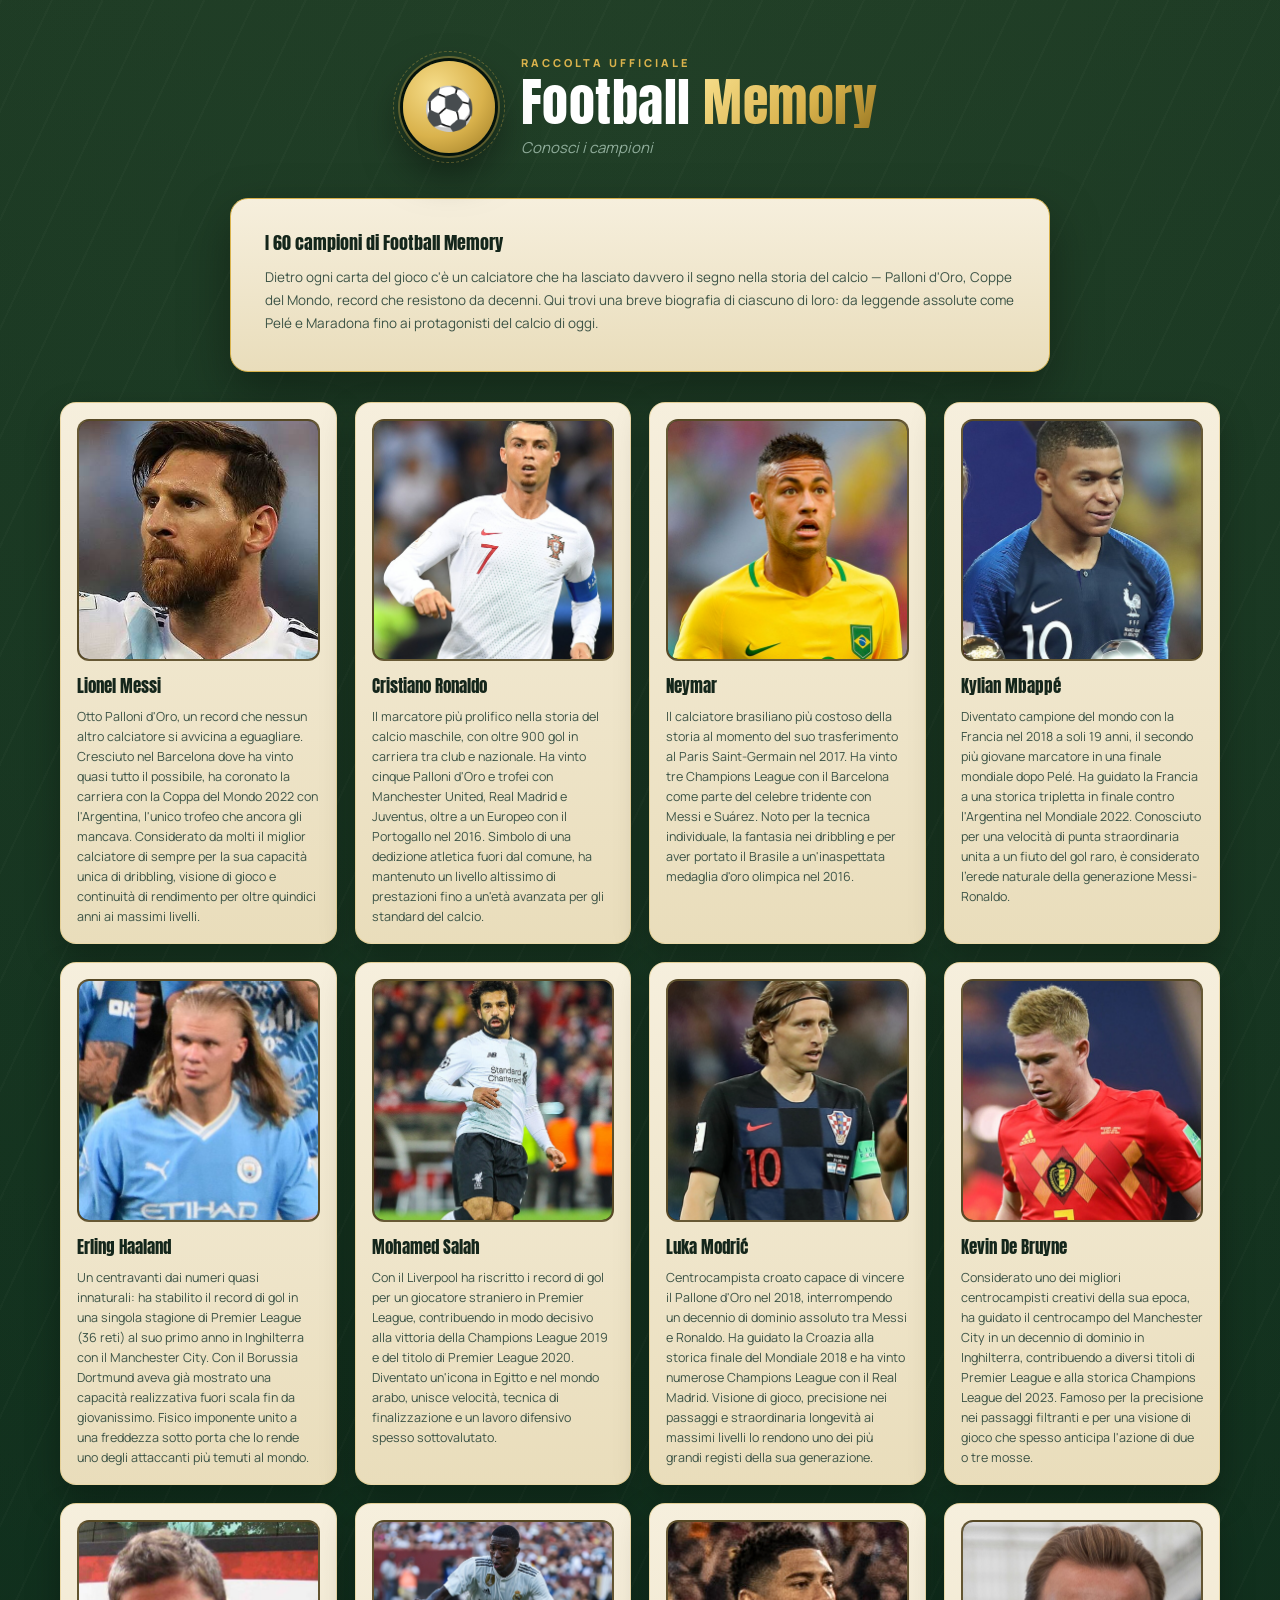
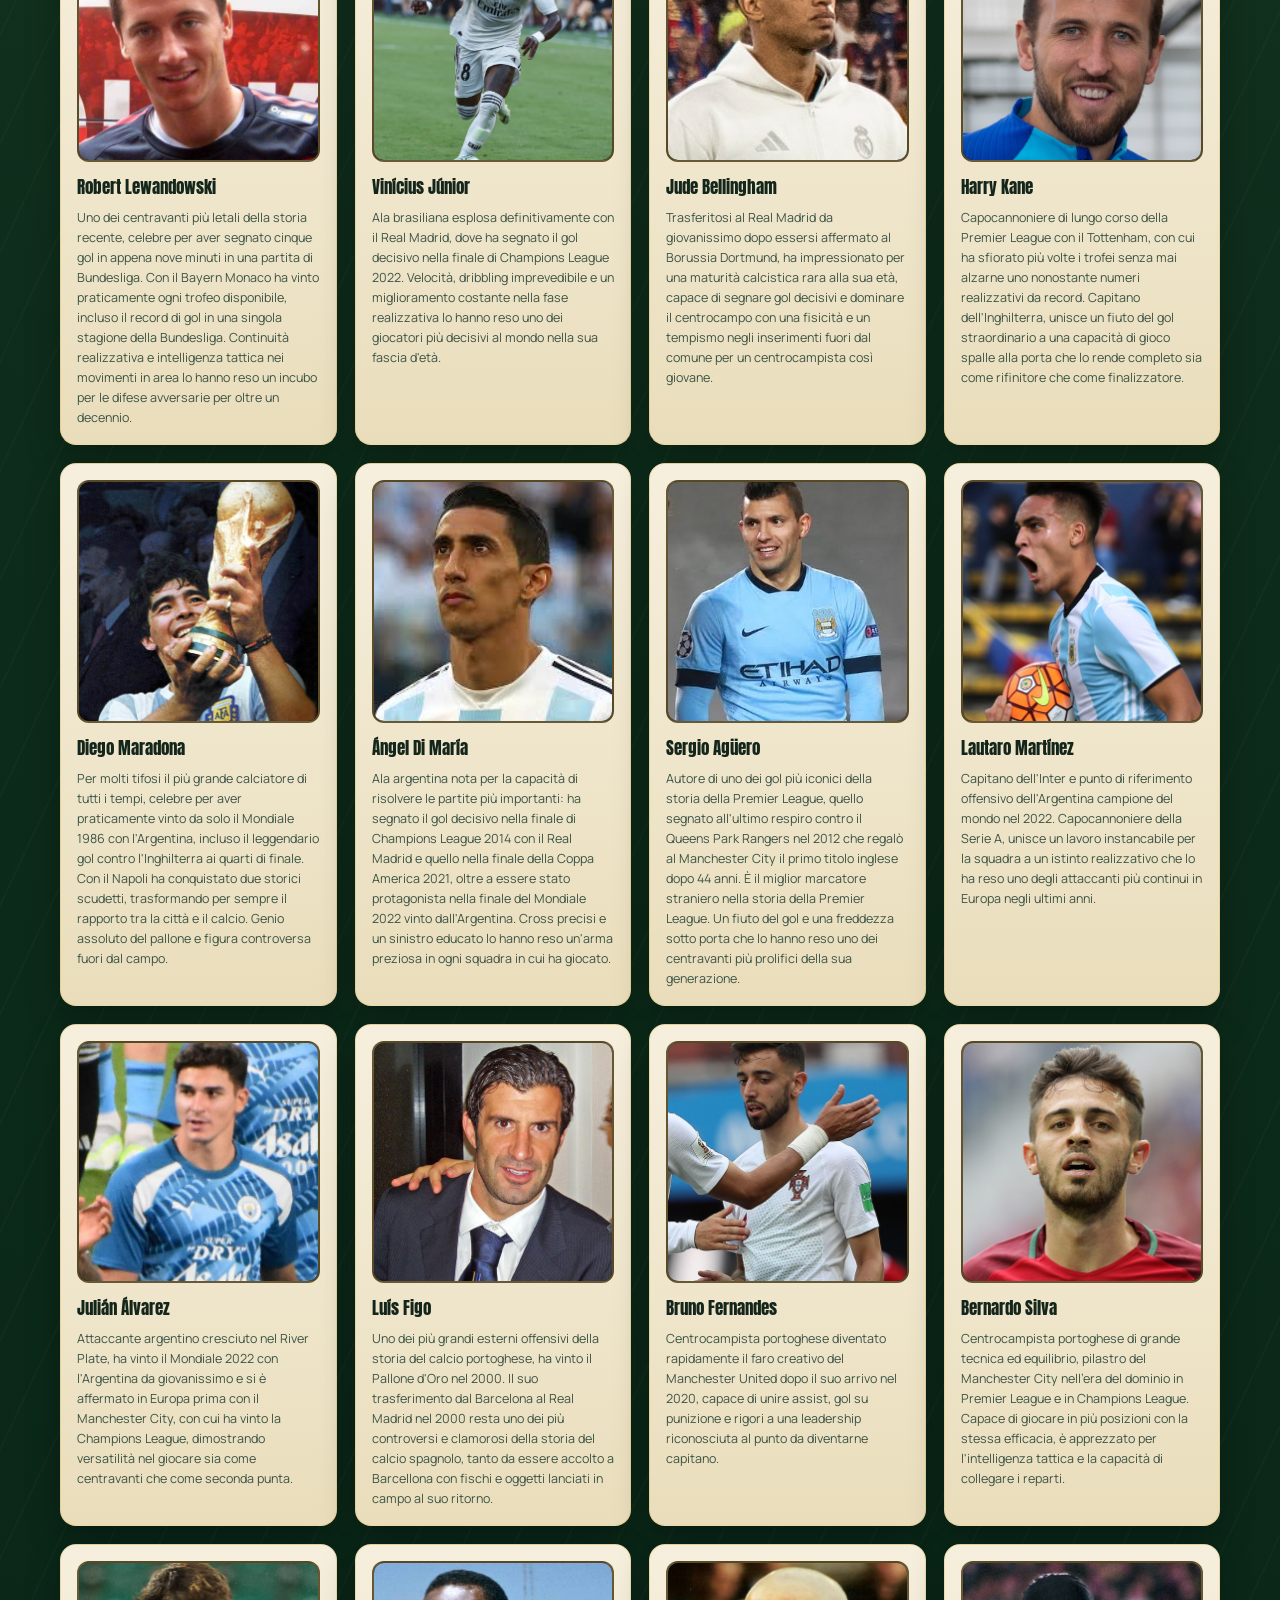
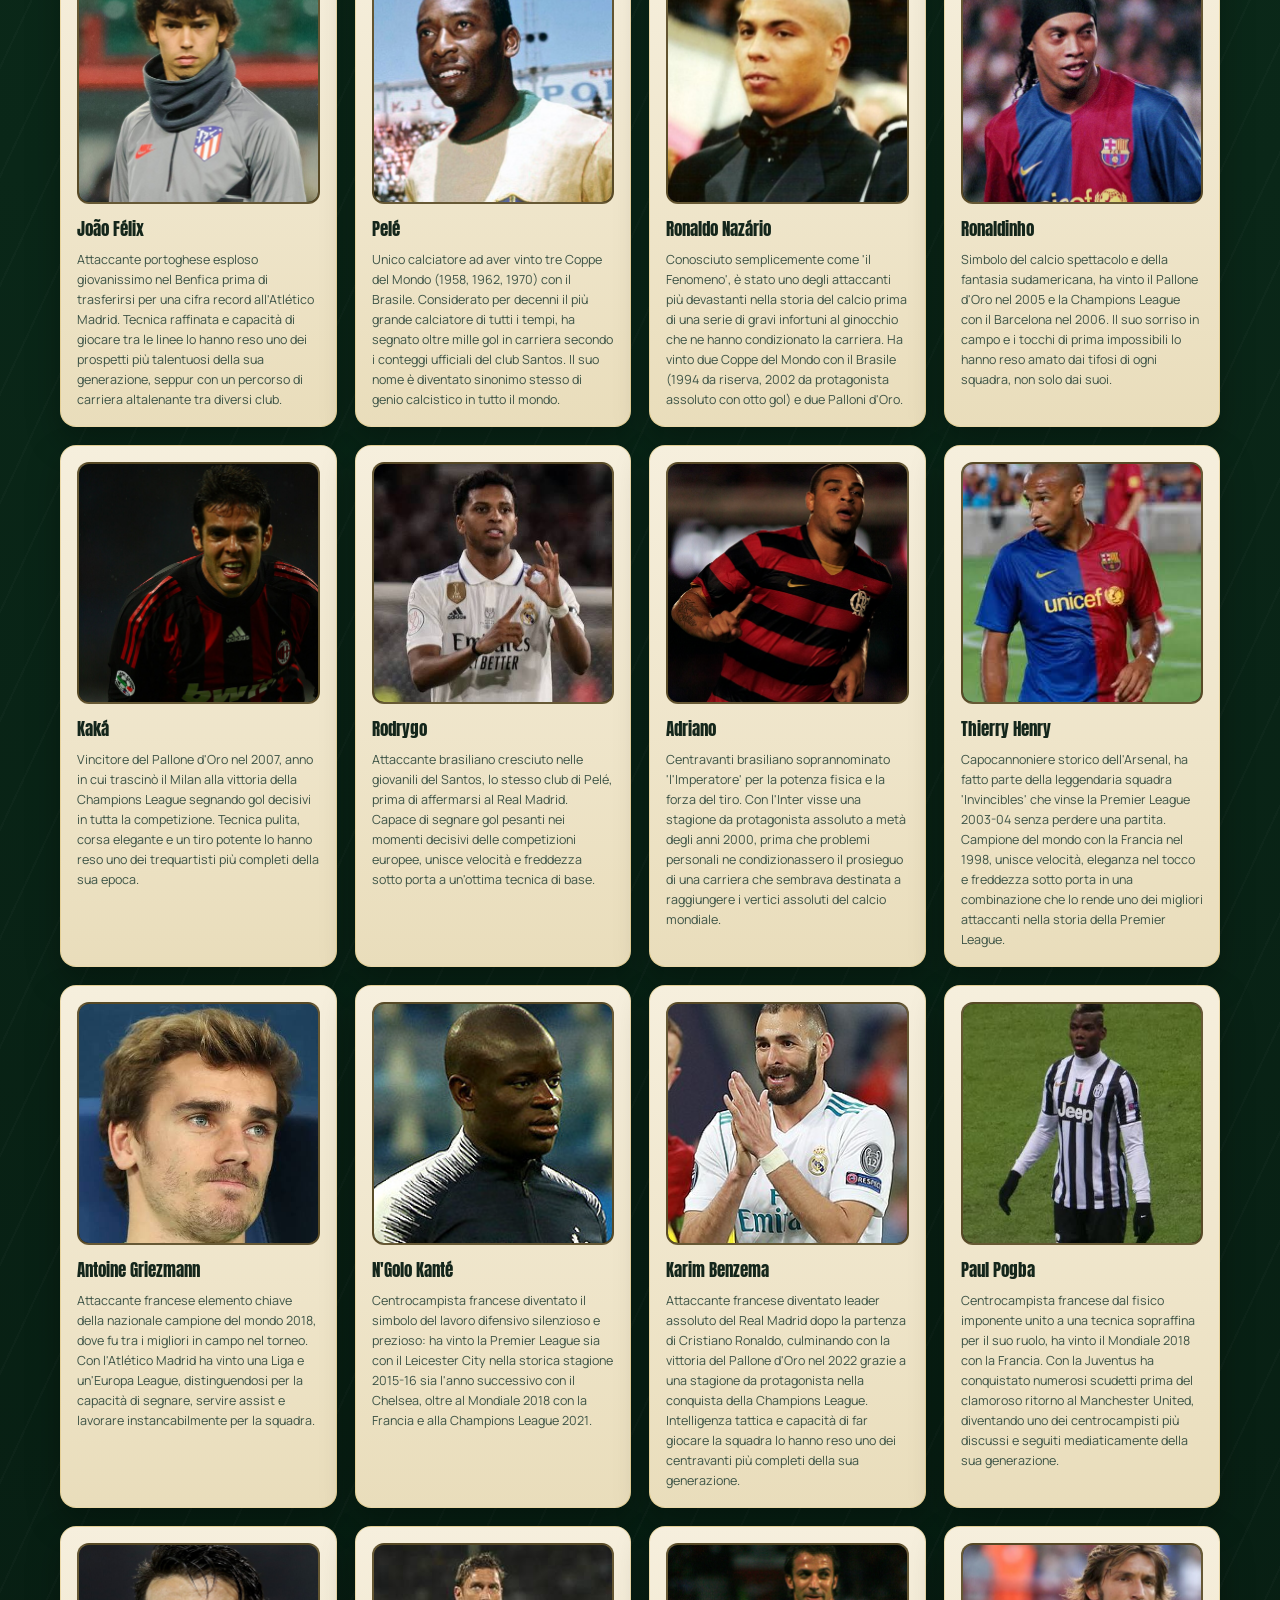
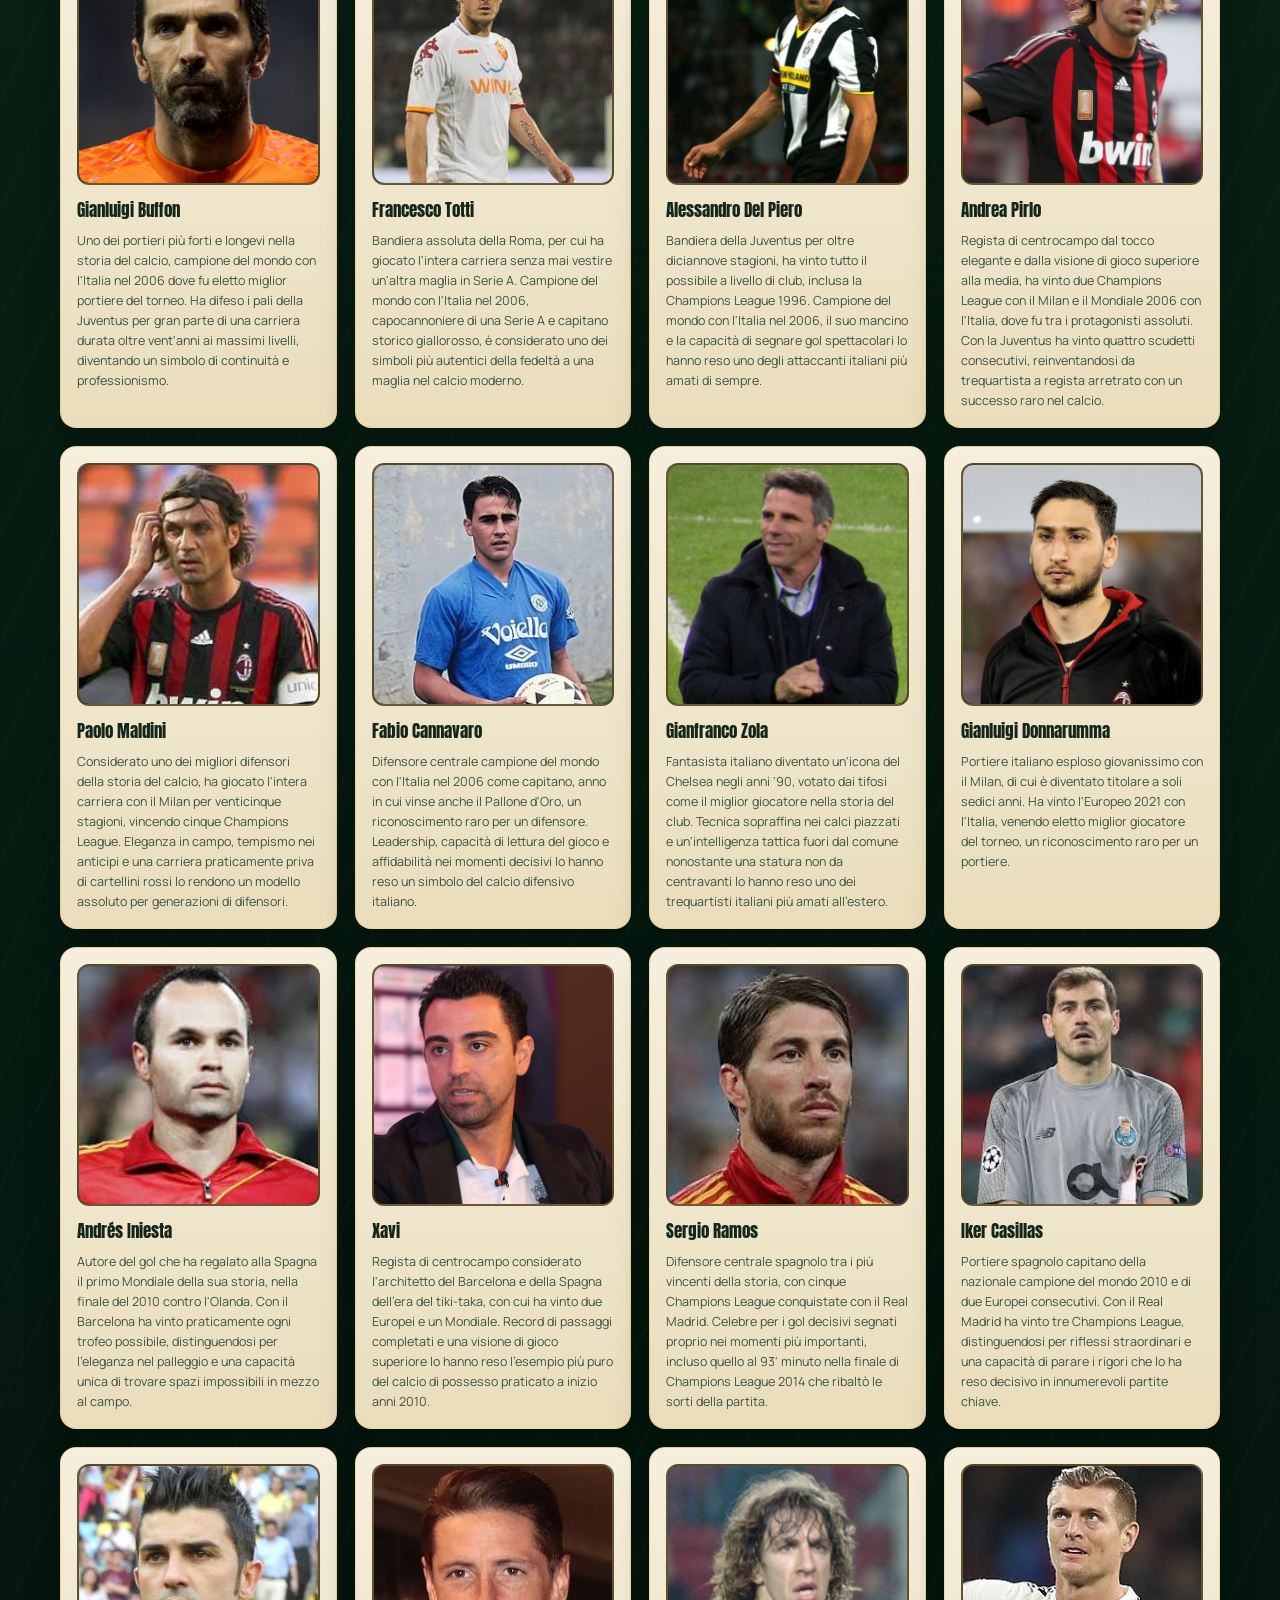
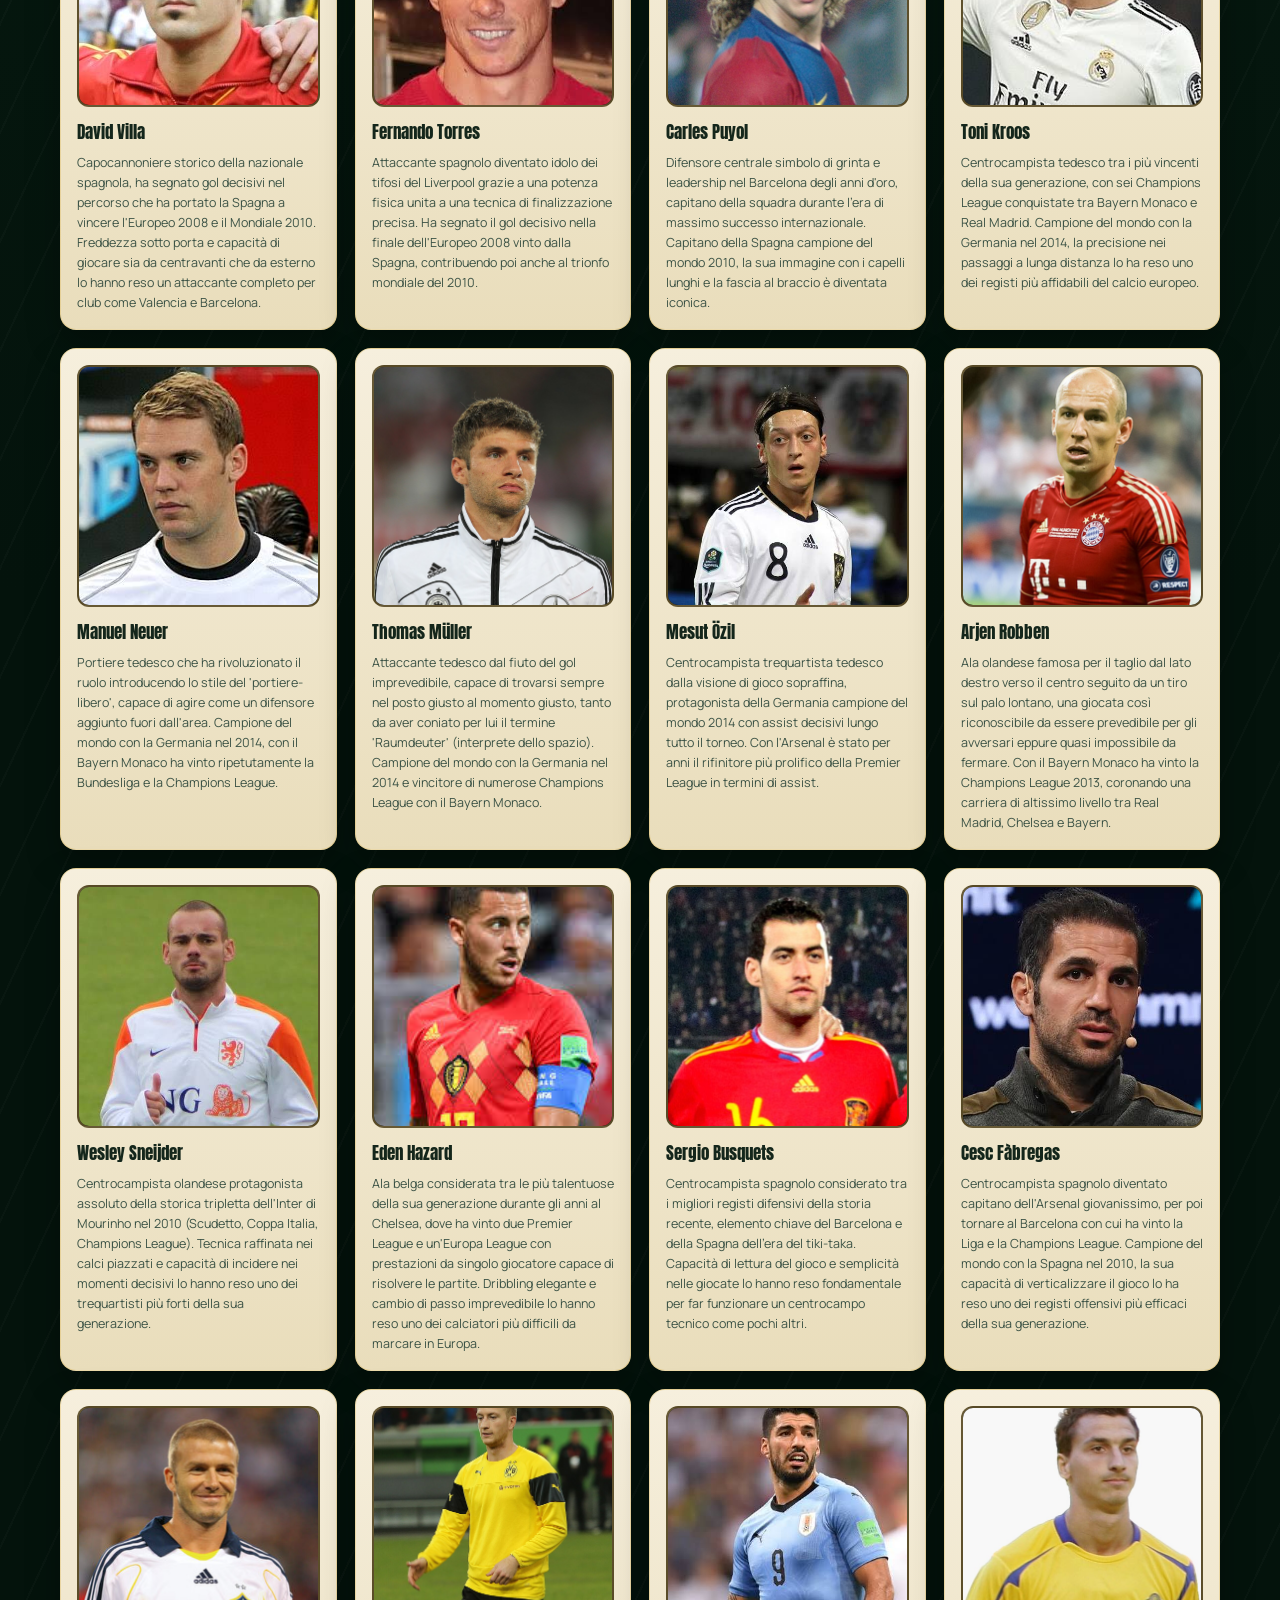
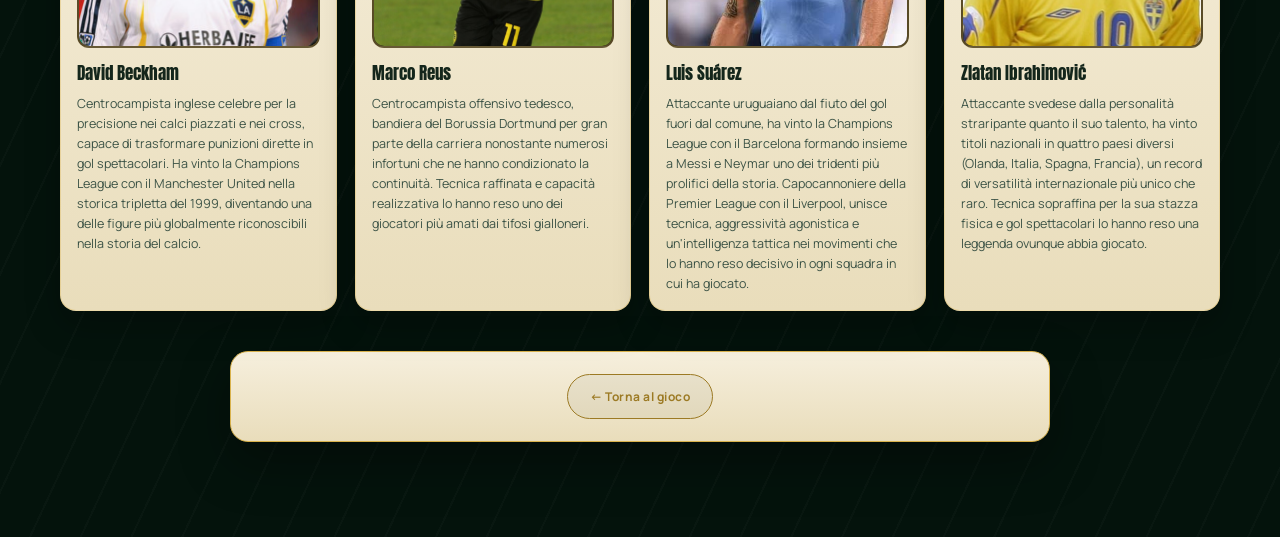
==== commit 04567cb6: "Update campioni.html" ====
--- a/campioni.html
+++ b/campioni.html
@@ -282,7 +282,7 @@
             <div class="champion-card">
 
                 <div class="champion-photo">
-                    <img src="img/lautaro.jpg" alt="Lautaro Martínez" loading="lazy">
+                    <img src="img/martinez.jpg" alt="Lautaro Martínez" loading="lazy">
                 </div>
 
                 <h3>Lautaro Martínez</h3>
@@ -885,4 +885,4 @@
 
 </body>
 
-</html>+</html>
--- a/style.css
+++ b/style.css
@@ -819,6 +819,24 @@
     font-size: 11px;
 
     letter-spacing: 0.5px;
+
+}
+
+
+.home-footer a {
+
+    color: var(--muted);
+
+    text-decoration: underline;
+
+    text-underline-offset: 2px;
+
+}
+
+
+.home-footer a:hover {
+
+    color: var(--gold-bright);
 
 }
 
@@ -2811,4 +2829,279 @@
 
     border-color: var(--ink);
 
-}+}
+
+
+
+/* =========================
+   PAGINE CONTENUTO LUNGHE
+   (guida, biografie)
+========================= */
+
+.content-page {
+
+    max-width: 820px;
+
+}
+
+
+.content-page h2 {
+
+    margin-top: 34px;
+
+}
+
+
+.content-page h2:first-of-type {
+
+    margin-top: 0;
+
+}
+
+
+.player-bios {
+
+    display: grid;
+
+    grid-template-columns: repeat(2, 1fr);
+
+    gap: 14px;
+
+    margin-top: 18px;
+
+}
+
+
+.player-bio {
+
+    padding: 14px 16px;
+
+    background: rgba(20, 38, 27, 0.04);
+
+    border-left: 3px solid var(--gold);
+
+    border-radius: 4px;
+
+}
+
+
+.player-bio h3 {
+
+    font-size: 14.5px;
+
+    margin-bottom: 6px;
+
+    color: var(--ink);
+
+}
+
+
+.player-bio p {
+
+    font-size: 12.5px;
+
+    line-height: 1.6;
+
+    margin-bottom: 0;
+
+}
+
+
+@media (max-width: 650px) {
+
+    .player-bios {
+
+        grid-template-columns: 1fr;
+
+    }
+
+}
+
+
+
+/* =========================
+   PAGINE CONTENUTO (guida, campioni)
+========================= */
+
+.content-page {
+
+    max-width: 820px;
+
+}
+
+
+.champions-intro {
+
+    max-width: 820px;
+
+    margin-bottom: 30px;
+
+}
+
+
+.champions-footer {
+
+    max-width: 820px;
+
+    text-align: center;
+
+    padding: 22px;
+
+}
+
+
+.champions-footer .legal-back {
+
+    margin-top: 0;
+
+}
+
+
+
+/* =========================
+   GRIGLIA CAMPIONI
+========================= */
+
+.champions-grid {
+
+    display: grid;
+
+    grid-template-columns: repeat(auto-fill, minmax(230px, 1fr));
+
+    gap: 18px;
+
+    max-width: 1160px;
+
+    margin: 0 auto 40px;
+
+}
+
+
+.champion-card {
+
+    background:
+        linear-gradient(
+            180deg,
+            var(--cream),
+            var(--cream-dark)
+        );
+
+    border: 1.5px solid var(--gold-line);
+
+    border-radius: 16px;
+
+    padding: 16px;
+
+    box-shadow:
+        0 14px 34px rgba(0, 0, 0, 0.28);
+
+    transition:
+        transform 0.25s ease,
+        border-color 0.25s ease;
+
+}
+
+
+.champion-card:hover {
+
+    transform: translateY(-4px);
+
+    border-color: var(--gold);
+
+}
+
+
+.champion-photo {
+
+    width: 100%;
+
+    aspect-ratio: 1 / 1;
+
+    border-radius: 12px;
+
+    overflow: hidden;
+
+    margin-bottom: 12px;
+
+    background:
+        linear-gradient(
+            180deg,
+            #2a2a2a,
+            #111
+        );
+
+    border: 2px solid var(--gold-line);
+
+}
+
+
+.champion-photo img {
+
+    width: 100%;
+
+    height: 100%;
+
+    object-fit: cover;
+
+    object-position: center 15%;
+
+    display: block;
+
+}
+
+
+.champion-card h3 {
+
+    font-size: 17px;
+
+    color: var(--ink);
+
+    margin-bottom: 8px;
+
+}
+
+
+.champion-card p {
+
+    font-size: 12.5px;
+
+    line-height: 1.6;
+
+    color: var(--ink-soft);
+
+}
+
+
+
+@media (max-width: 650px) {
+
+    .champions-grid {
+
+        grid-template-columns: repeat(auto-fill, minmax(150px, 1fr));
+
+        gap: 12px;
+
+    }
+
+
+    .champion-card {
+
+        padding: 12px;
+
+    }
+
+
+    .champion-card h3 {
+
+        font-size: 14px;
+
+    }
+
+
+    .champion-card p {
+
+        font-size: 11.5px;
+
+    }
+
+}
